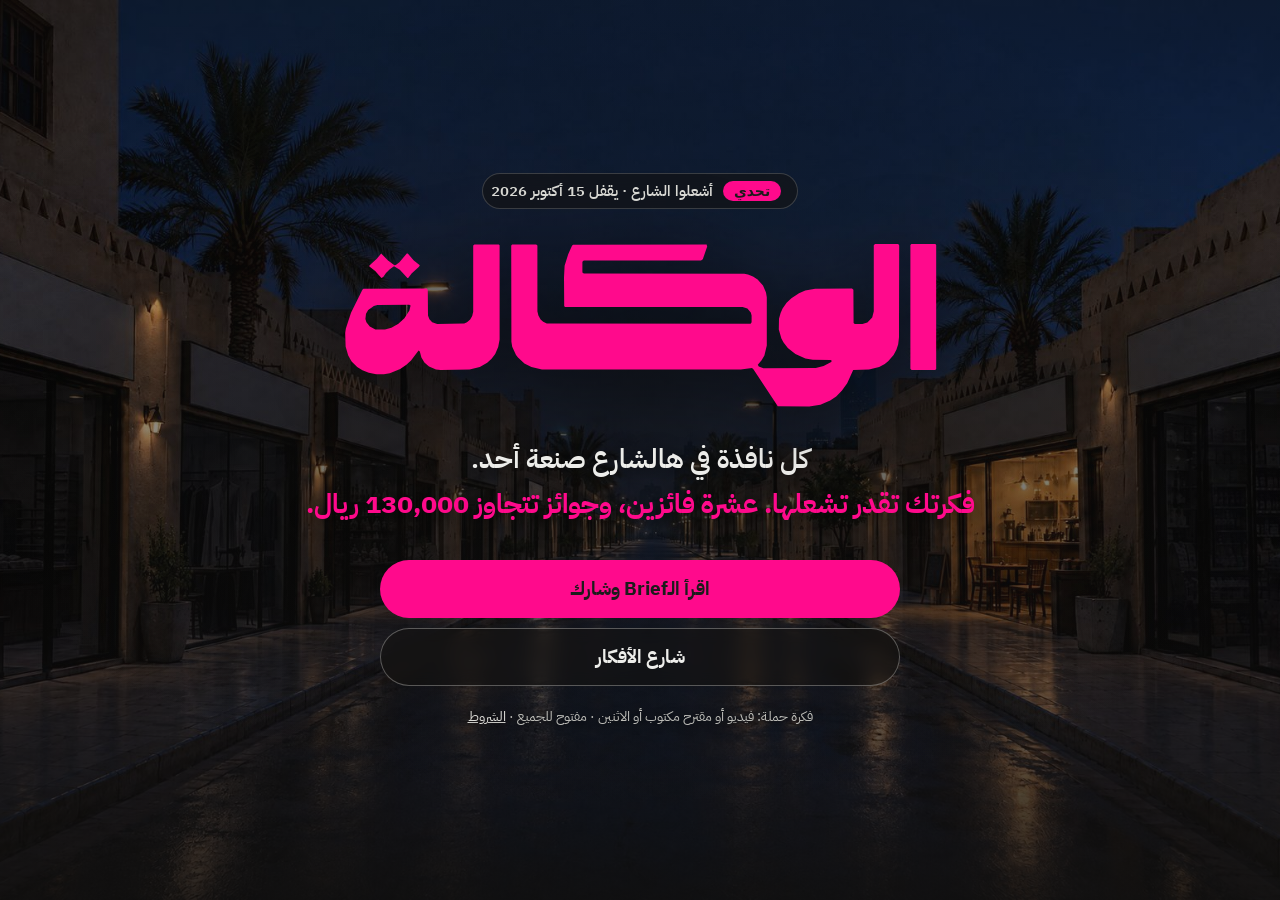
==== index.html @ e3e77b6e "v6: launch pass — ten-winner prize ladder, chapter rail, mobile scroll fixes, #الوكالة_في_جيبك, team" ====
<!doctype html>
<html lang="ar" dir="rtl">
<head>
<meta charset="utf-8">
<meta name="viewport" content="width=device-width, initial-scale=1, viewport-fit=cover">
<meta name="robots" content="index, follow">
<meta name="referrer" content="no-referrer">
<meta name="theme-color" content="#141312">
<meta name="color-scheme" content="dark">
<title>الوكالة.ai · تحدي أشعلوا الشارع</title>
<meta name="description" content="تحدي أشعلوا الشارع: فكرة حملة، فيديو أو مقترح، عشرة فائزين وجوائز تتجاوز 130,000 ريال. يقفل 15 أكتوبر 2026.">
<meta property="og:type" content="website">
<meta property="og:locale" content="ar_SA">
<meta property="og:title" content="تحدي أشعلوا الشارع · الوكالة.ai">
<meta property="og:description" content="اقرأ الـBrief، وشارك بفكرتك: فيديو أو مقترح مكتوب، قبل 15 أكتوبر. عشرة فائزين، والمركز الأول 10,000 ريال وحساب برو سنة كاملة وحملة باسمك.">
<meta property="og:url" content="https://alharethksogz.github.io/alwakala-brief/">
<meta property="og:image" content="https://alharethksogz.github.io/alwakala-brief/assets/og.jpg">
<meta property="og:image:width" content="1200">
<meta property="og:image:height" content="630">
<meta name="twitter:card" content="summary_large_image">
<link rel="icon" href="favicon.svg" type="image/svg+xml">
<link rel="preconnect" href="https://fonts.googleapis.com">
<link rel="preconnect" href="https://fonts.gstatic.com" crossorigin>
<link href="https://fonts.googleapis.com/css2?family=Archivo:wght@700;800&family=IBM+Plex+Sans+Arabic:wght@400;500;600;700&family=JetBrains+Mono:wght@700&display=swap" rel="stylesheet">
<link rel="preload" as="image" href="assets/street-dark-16x9.jpg" media="(min-aspect-ratio: 17/20)">
<link rel="preload" as="image" href="assets/street-dark-9x16.jpg" media="(max-aspect-ratio: 17/20)">

<style>
:root{
  --ink0:#141312;--ink:#1C1C1B;--paper:#EDEDEA;--card:#F7F7F5;
  --g1:#DCDCD7;--g2:#BDBDB8;--g3:#8C8C88;
  --m:#FF0A8C;--m2:#FF3AA3;--amber:#F2C46A;
  --ar:"IBM Plex Sans Arabic","Noto Sans Arabic",Tahoma,sans-serif;
  --num:"Archivo",system-ui,sans-serif;
  --mono:"JetBrains Mono",ui-monospace,Menlo,monospace;
  color-scheme:dark;
}
*,*::before,*::after{box-sizing:border-box}
html,body{margin:0}
body{min-height:100svh;background:var(--ink0);color:var(--paper);font-family:var(--ar);-webkit-font-smoothing:antialiased;overflow-x:hidden}
button,input{font:inherit;color:inherit}
p,h1,h2{margin:0}
:focus-visible{outline:3px solid var(--m);outline-offset:3px}

/* ---------- the street ---------- */
.stage{position:fixed;inset:0;overflow:hidden;background:var(--ink0)}
.stage picture,.stage img,.stage video{position:absolute;inset:0;width:100%;height:100%}
.stage img,.stage video{object-fit:cover;object-position:50% 50%}
.stage video,.stage .lit{opacity:0;transition:opacity .7s ease}
.stage video.on,.stage .lit.on{opacity:1}
.stage .push{position:absolute;inset:0;animation:push 40s ease-in-out infinite alternate}
@keyframes push{from{transform:scale(1)}to{transform:scale(1.06)}}
.veil{position:absolute;inset:0;transition:opacity 1.6s ease;background:
  radial-gradient(ellipse 72% 58% at 50% 44%,rgba(14,14,13,.62) 0%,rgba(14,14,13,.2) 62%,rgba(14,14,13,0) 80%),
  linear-gradient(to top,rgba(16,15,14,.9) 0%,rgba(16,15,14,.4) 38%,rgba(16,15,14,.18) 68%,rgba(16,15,14,.5) 100%)}
.revealing .veil{opacity:.35}

/* ---------- the gate ---------- */
.gate{position:relative;z-index:2;min-height:100svh;display:flex;align-items:center;justify-content:center;
  padding:calc(env(safe-area-inset-top,0px) + 28px) 16px calc(env(safe-area-inset-bottom,0px) + 28px)}
.panel{width:100%;max-width:680px;display:flex;flex-direction:column;align-items:center;text-align:center;transition:opacity .6s ease,transform .6s ease}
.kick{display:inline-flex;align-items:center;gap:10px;font-size:15px;font-weight:600;color:var(--g1);
  background:rgba(20,19,18,.55);border:1px solid rgba(247,247,245,.18);border-radius:999px;padding:6px 16px 6px 8px;
  backdrop-filter:blur(8px);-webkit-backdrop-filter:blur(8px)}
.kick b{background:var(--m);color:var(--ink);font-family:var(--num);font-weight:800;font-size:14px;border-radius:999px;padding:2px 11px}
.logo{margin:30px 0 0;width:min(600px,84vw)}
.logo svg{display:block;width:100%;height:auto;filter:drop-shadow(0 8px 34px rgba(0,0,0,.5))}
.line{margin:26px 0 34px;font-size:clamp(20px,2.3vw,27px);line-height:1.65;font-weight:600;text-shadow:0 2px 18px rgba(0,0,0,.65)}
.line b{display:block;color:var(--m);font-weight:700}
form{width:min(470px,100%)}
label{display:block;margin-bottom:10px;font-size:17px;font-weight:600;color:var(--g1);text-shadow:0 1px 10px rgba(0,0,0,.6)}
.field{display:flex;gap:8px;padding:6px;border-radius:999px;background:rgba(20,19,18,.66);border:1.5px solid rgba(247,247,245,.3);
  backdrop-filter:blur(12px);-webkit-backdrop-filter:blur(12px);transition:border-color .2s}
.field:focus-within{border-color:var(--m)}
.field input{flex:1;min-width:0;border:0;outline:0;background:transparent;color:var(--card);text-align:center;
  font-family:var(--mono);font-weight:700;font-size:21px;letter-spacing:.14em;text-transform:uppercase;padding:10px 8px}
.field input::placeholder{color:rgba(247,247,245,.3)}
.field button{flex:none;min-height:52px;padding:0 30px;border:0;border-radius:999px;background:var(--m);color:var(--ink);
  font-weight:800;font-size:18px;cursor:pointer;transition:background .2s}
.field button:hover{background:var(--m2)}
.field button[disabled]{cursor:progress;opacity:.8}
.cta{width:min(520px,100%);display:flex;flex-direction:column;align-items:center;gap:10px}
.go{display:block;width:100%;min-height:56px;border:0;border-radius:999px;background:var(--m);color:var(--ink);font-weight:800;font-size:19px;cursor:pointer;text-decoration:none;line-height:56px;text-align:center;font-family:inherit;transition:background .2s}
.go:hover{background:var(--m2)}
.go.ghost{background:rgba(20,19,18,.55);color:var(--paper);border:1.5px solid rgba(247,247,245,.3);backdrop-filter:blur(8px)}
.msg{min-height:1.8em;margin-top:12px;font-size:16px;font-weight:600;color:#FFB8D9;text-shadow:0 1px 10px rgba(0,0,0,.7)}
.hint{font-size:14px;color:var(--g2);text-shadow:0 1px 10px rgba(0,0,0,.7)}
.shake{animation:shake .45s}
@keyframes shake{20%{transform:translateX(-9px)}40%{transform:translateX(8px)}60%{transform:translateX(-5px)}80%{transform:translateX(3px)}}
.revealing .panel{opacity:0;transform:translateY(-14px);pointer-events:none}
.nos{position:relative;z-index:3;margin:14px auto 0;font-size:17px;text-align:center}

/* ---------- the pop-up ---------- */
.dlg{position:fixed;inset:0;z-index:10;display:grid;place-items:center;padding:16px;background:rgba(10,10,9,.3);opacity:0;transition:opacity .6s ease}
.dlg[hidden]{display:none}
.dlg.on{opacity:1}
.card{width:min(540px,100%);max-height:calc(100svh - 32px);overflow:auto;text-align:start;background:rgba(28,28,27,.95);
  border:1px solid rgba(247,247,245,.14);border-radius:28px;padding:32px 32px 26px;box-shadow:0 30px 90px rgba(0,0,0,.6);
  transform:translateY(26px) scale(.98);transition:transform .7s cubic-bezier(.2,.8,.2,1)}
.dlg.on .card{transform:none}
.hello{display:inline-block;margin-bottom:16px;padding:4px 14px;border-radius:999px;background:var(--m);color:var(--ink);font-size:15px;font-weight:700}
.card h2{margin-bottom:14px;font-size:clamp(28px,4.4vw,38px);line-height:1.35;font-weight:700;text-wrap:balance}
.card p{margin-bottom:8px;font-size:19px;line-height:1.75;color:var(--g1)}
.card p.hi{margin-top:16px;padding-inline-start:14px;border-inline-start:4px solid var(--m);color:var(--card);font-weight:700}
.card .err{min-height:0;font-size:15px;color:#FFB8D9}
.card button{width:100%;min-height:56px;margin-top:22px;border:0;border-radius:999px;background:var(--m);color:var(--ink);
  font-weight:800;font-size:19px;cursor:pointer;transition:background .2s}
.card button:hover{background:var(--m2)}
.fade{position:fixed;inset:0;z-index:20;background:var(--ink0);opacity:0;pointer-events:none;transition:opacity .45s ease}
.fade.on{opacity:1}

/* ---------- returning in the same session ---------- */
.bootmark{display:none;position:fixed;inset:0;z-index:30;place-items:center;background:var(--ink0)}
.bootmark svg{width:min(260px,56vw);animation:breathe 1.6s ease-in-out infinite}
@keyframes breathe{50%{opacity:.45}}
.boot .bootmark{display:grid}

bdi{unicode-bidi:isolate}
.sr{position:absolute;width:1px;height:1px;overflow:hidden;clip:rect(0 0 0 0);white-space:nowrap}
@media (max-width:520px){
  .kick{font-size:13px}.kick b{font-size:12px}
  .logo{margin-top:24px}
  .line{margin:20px 0 28px}
  .field input{font-size:18px;letter-spacing:.1em}
  .field button{padding:0 20px;font-size:17px;min-height:48px}
  .card{padding:26px 22px 20px;border-radius:24px}
  .card p{font-size:18px}
}
@media (max-height:560px){.logo{width:min(420px,60vw);margin-top:16px}.line{margin:14px 0 18px}}
@media (prefers-reduced-motion:reduce){*{animation:none!important;transition:none!important}}
</style>
</head>
<body>
<svg width="0" height="0" style="position:absolute" aria-hidden="true"><symbol id="wm" viewBox="0 0 500 144"><path fill="#FF0A8C" fill-rule="evenodd" d="M24.50 22.83L29.33 26.67L34.50 32.50L36.00 31.67L38.33 28.33L41.50 25.17L45.00 22.67L49.83 25.67L56.17 32.50L56.83 32.50L59.67 28.67L65.83 23.17L66.50 21.83L61.50 17.83L56.50 12.17L55.67 12.17L49.50 19.33L46.50 21.67L45.33 21.83L40.00 18.00L34.33 12.00L30.67 16.50L24.50 22.00ZM133.00 5.17L132.33 4.67L112.00 4.67L111.00 5.50L111.00 60.67L110.17 64.17L108.50 67.00L105.83 69.33L103.50 70.50L81.00 70.83L76.83 69.33L74.50 66.83L73.33 63.83L73.17 42.50L72.33 41.33L19.50 41.50L18.67 42.33L9.17 61.50L4.83 74.83L4.33 78.33L4.67 89.67L6.83 97.17L9.67 102.00L14.33 106.67L18.67 109.33L24.00 111.50L30.17 112.67L36.50 112.67L41.50 111.83L50.17 108.33L55.33 104.83L59.17 101.33L65.50 93.00L66.50 93.83L67.83 98.83L70.33 103.00L74.17 106.33L80.00 108.67L83.83 109.17L108.00 108.83L116.50 106.67L122.67 103.17L126.33 99.83L129.33 95.83L131.83 90.00L133.00 83.83ZM58.83 55.50L57.83 59.50L53.67 66.00L48.67 70.67L42.83 74.00L37.50 75.50L29.50 75.33L24.83 73.00L22.00 69.33L21.17 66.67L21.67 62.33L23.50 59.17L28.17 55.83L31.17 55.00L57.67 54.83ZM476.17 4.17L475.33 5.00L475.33 108.17L476.33 109.17L496.00 109.17L496.83 108.33L496.83 5.00L496.17 4.17ZM466.00 5.50L465.67 4.67L464.67 4.17L445.83 4.17L444.83 5.17L444.83 60.17L443.50 65.50L439.50 69.50L435.33 70.83L429.00 70.83L428.00 70.00L427.83 42.33L426.67 41.33L396.00 41.50L387.67 43.00L382.50 45.17L376.17 49.33L372.17 53.17L368.83 58.00L367.17 61.67L365.83 66.50L365.67 75.50L367.83 82.83L369.50 86.00L373.17 90.83L379.50 95.83L387.83 99.50L394.00 100.67L408.83 100.83L409.83 101.50L409.33 102.50L403.00 105.83L396.50 107.50L352.83 107.67L349.00 106.33L348.17 104.83L351.33 101.00L353.67 97.00L355.67 88.83L355.67 48.50L355.00 44.67L352.50 38.83L348.00 33.67L344.17 31.17L340.00 29.50L336.83 29.00L203.17 28.83L202.00 27.83L202.00 19.00L203.17 18.00L300.83 18.00L302.33 16.83L306.00 6.17L305.50 4.67L194.17 4.83L193.33 5.67L190.17 12.67L187.17 22.33L186.67 32.17L186.83 56.00L187.67 56.67L335.50 56.67L339.50 57.83L342.33 61.33L343.00 63.83L343.00 69.33L342.17 70.67L172.33 70.50L169.33 69.00L167.17 67.00L165.33 63.83L164.50 60.17L164.50 5.50L163.50 4.67L143.50 4.67L142.67 5.33L142.83 85.67L143.50 89.83L146.67 96.67L148.33 98.83L153.67 103.67L159.50 106.67L168.33 108.67L334.00 108.83L343.33 107.50L344.50 108.50L364.83 139.33L391.00 139.67L400.33 138.17L408.50 134.67L413.50 131.17L418.33 126.33L422.67 120.17L427.67 109.17L440.83 108.67L449.33 106.67L454.00 104.17L457.00 101.67L461.33 96.67L463.67 92.33L465.17 87.67L465.83 82.17Z"/></symbol></svg>

<div class="stage" aria-hidden="true">
  <div class="push">
    <picture><source media="(max-aspect-ratio: 17/20)" srcset="assets/street-dark-9x16.jpg"><img id="still" src="assets/street-dark-16x9.jpg" alt="" fetchpriority="high"></picture>
    <video id="idle" muted loop playsinline preload="none" disablepictureinpicture disableremoteplayback></video>
    <picture><source media="(max-aspect-ratio: 17/20)" srcset="assets/street-lit-9x16.jpg"><img class="lit" id="lit" src="assets/street-lit-16x9.jpg" alt="" fetchpriority="low"></picture>
    <video id="on" muted playsinline preload="none" disablepictureinpicture disableremoteplayback></video>
  </div>
  <div class="veil"></div>
</div>

<main class="gate">
  <div class="panel" id="panel">
    <p class="kick"><b>تحدي</b><span>أشعلوا الشارع · يقفل 15 أكتوبر 2026</span></p>
    <h1 class="logo"><svg viewBox="0 0 500 144" role="img" aria-label="الوكالة"><use href="#wm"/></svg><span class="sr">الوكالة.ai</span></h1>
    <p class="line">كل نافذة في هالشارع صنعة أحد.<b>فكرتك تقدر تشعلها. عشرة فائزين، وجوائز تتجاوز 130,000 ريال.</b></p>
    <div class="cta">
      <button type="button" class="go" id="go">اقرأ الـBrief وشارك</button>
      <a class="go ghost" href="gallery.html">شارع الأفكار</a>
      <p class="hint" id="cnt">&nbsp;</p>
      <p class="hint">فكرة حملة: فيديو أو مقترح مكتوب أو الاثنين · مفتوح للجميع · <a href="terms.html" style="color:var(--g1)">الشروط</a></p>
    </div>
  </div>
  <noscript><p class="nos">هذي الصفحة تحتاج JavaScript. <a href="brief.html" style="color:var(--m)">افتح الـBrief مباشرة</a>.</p></noscript>
</main>

<div class="dlg" id="dlg" role="dialog" aria-modal="true" aria-labelledby="dt" aria-describedby="dd" hidden>
  <div class="card">
    <p class="hello" id="hello">قبل ما تبدأ</p>
    <h2 id="dt">هذا تحدي، وأفضل فكرة تفوز.</h2>
    <div id="dd">
      <p>عشرة فائزين: 10,000 ريال نقداً، وحسابات برو وستارتر ولايت لسنة كاملة، والفكرة الأولى تصير حملة الإطلاق الحقيقية باسم صاحبها. وتذكّر: الموضوع مو بس فلوس.</p>
      <p>ورا كل نافذة شفتها تنوّر، أسرة تعيش منها.</p>
      <p class="hi">أنت فعلاً تساعد المحلات الصغيرة والمشاريع العائلية إنها تبقى، وتكبر.</p>
    </div>
    
    <button type="button" id="enter">يلا، افتح الـBrief</button>
  </div>
</div>

<div class="fade" id="fade"></div>
<div class="bootmark" aria-hidden="true"><svg viewBox="0 0 500 144"><use href="#wm"/></svg></div>

<script>
(function(){
'use strict';
var A='assets/';var $=function(s){return document.getElementById(s)};var doc=document.documentElement;
var RM=!!(window.matchMedia&&matchMedia('(prefers-reduced-motion: reduce)').matches);
var O=(window.matchMedia&&matchMedia('(max-aspect-ratio: 17/20)').matches)?'9x16':'16x9';
var idle=$('idle'),on=$('on'),lit=$('lit'),panel=$('panel'),dlg=$('dlg'),enter=$('enter'),fade=$('fade');
var revealing=false;
function showDialog(){if(!dlg.hidden)return;dlg.hidden=false;panel.setAttribute('inert','');
  if(on.classList.contains('on')&&on.paused&&!on.ended){on.classList.remove('on');lit.classList.add('on')}
  void dlg.offsetWidth;dlg.classList.add('on');enter.focus({preventScroll:true})}
function reveal(){revealing=true;doc.classList.add('revealing');var done=false;
  function still(){if(done)return;done=true;lit.classList.add('on');setTimeout(showDialog,RM?0:1500)}
  if(RM||!on.src){still();return}
  try{on.currentTime=0}catch(e){}var p=on.play();
  var started=function(){if(done)return;done=true;on.classList.add('on');setTimeout(function(){idle.pause()},900);
    var d=(isFinite(on.duration)&&on.duration>0)?on.duration:6;setTimeout(showDialog,Math.max(2000,(d-1.4)*1000));on.addEventListener('ended',showDialog,{once:true});
    setTimeout(function(){if((on.paused&&!on.ended)||on.currentTime<0.5){on.classList.remove('on');lit.classList.add('on')}},1600)};
  if(p&&p.then)p.then(started).catch(still);else started();setTimeout(function(){if(!done)still()},2500)}
function go(){fade.classList.add('on');setTimeout(function(){location.href='brief.html'},RM?0:420)}
$('go').addEventListener('click',function(){if(revealing)return;reveal()});
enter.addEventListener('click',go);
document.addEventListener('keydown',function(e){if(e.key==='Escape'&&!dlg.hidden)go()});
document.addEventListener('visibilitychange',function(){if(document.hidden)return;var v=revealing?(on.classList.contains('on')&&!on.ended?on:null):(idle.src?idle:null);if(v&&v.paused){var p=v.play();if(p&&p.catch)p.catch(function(){})}});
if(!RM){idle.src=A+'street-idle-'+O+'.mp4';idle.addEventListener('playing',function(){idle.classList.add('on')},{once:true});var p=idle.play();if(p&&p.catch)p.catch(function(){});
  setTimeout(function(){on.src=A+'street-on-'+O+'.mp4';on.preload='auto';on.load()},1200)}
/* live counter */
fetch('https://xpjxnksnqmynqueddinf.supabase.co/rest/v1/rpc/chal_stats',{method:'POST',headers:{apikey:'sb_publishable_5e-Vx3e9vlEdi3ydhh-0pw_7W8M6sOo',Authorization:'Bearer sb_publishable_5e-Vx3e9vlEdi3ydhh-0pw_7W8M6sOo','Content-Type':'application/json'},body:'{}'})
  .then(function(r){return r.json()}).then(function(s){var n=+s.registered||0,m=+s.approved||0;var d=Math.max(0,Math.ceil((new Date(s.deadline)-Date.now())/864e5));
    $('cnt').innerHTML=(n?'<b>'+n.toLocaleString('en-US')+'</b> مشارك سجّل':'كن أول من يسجّل')+(m?' · <b>'+m+'</b> فكرة في الشارع':'')+' · باقي <b>'+d+'</b> يوم'}).catch(function(){$('cnt').textContent=''});
doc.classList.remove('boot');
})();
</script>
</body>
</html>
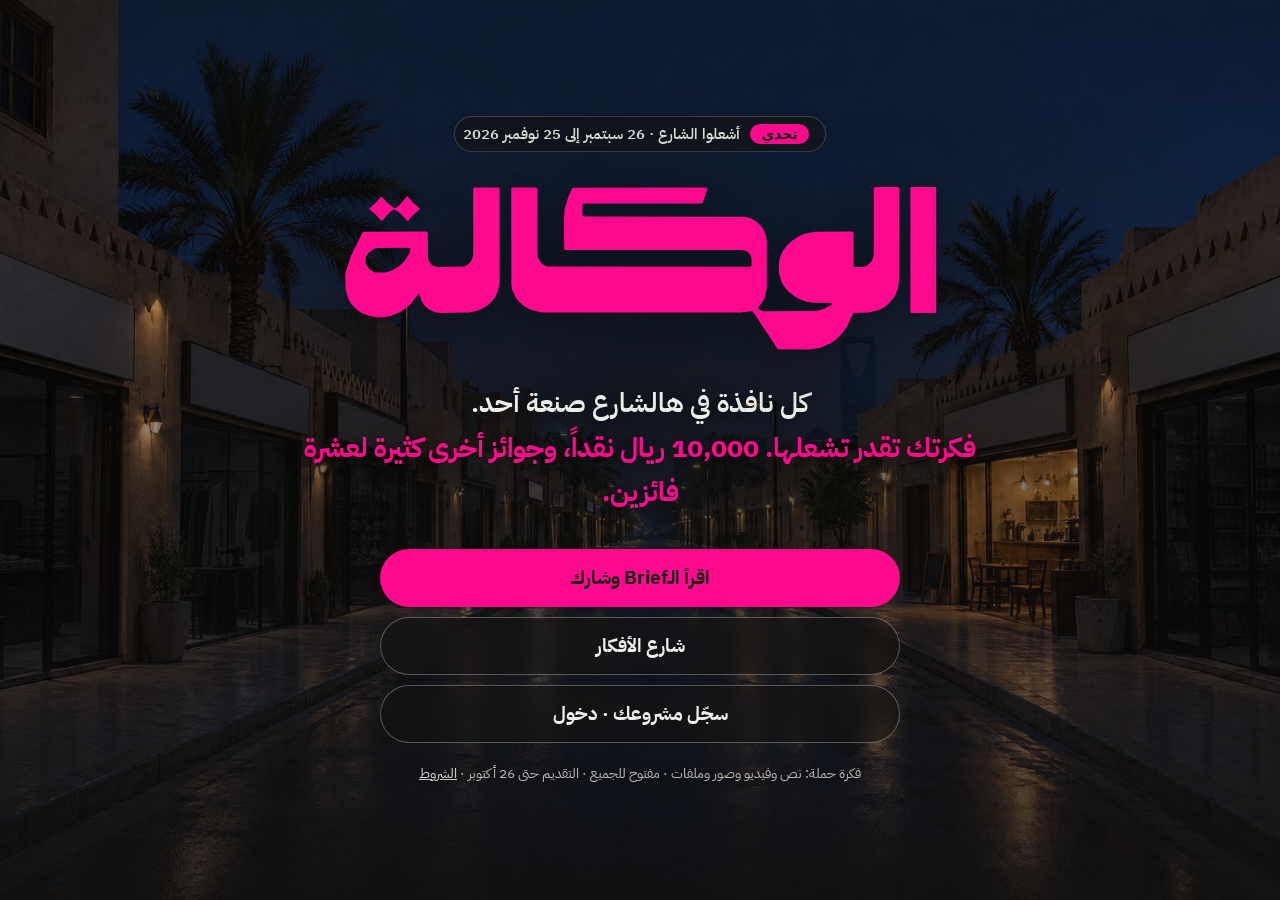
==== commit ed37ce7c: "v7: projects flow (join/submit/project pages, PIN sign-in), analytics console, 60-day timeline, cash" ====
--- a/index.html
+++ b/index.html
@@ -8,11 +8,11 @@
 <meta name="theme-color" content="#141312">
 <meta name="color-scheme" content="dark">
 <title>الوكالة.ai · تحدي أشعلوا الشارع</title>
-<meta name="description" content="تحدي أشعلوا الشارع: فكرة حملة، فيديو أو مقترح، عشرة فائزين وجوائز تتجاوز 130,000 ريال. يقفل 15 أكتوبر 2026.">
+<meta name="description" content="تحدي أشعلوا الشارع: فكرة حملة إطلاق الوكالة.ai، 10,000 ريال نقداً وجوائز أخرى كثيرة لعشرة فائزين. التقديم حتى 26 أكتوبر 2026.">
 <meta property="og:type" content="website">
 <meta property="og:locale" content="ar_SA">
 <meta property="og:title" content="تحدي أشعلوا الشارع · الوكالة.ai">
-<meta property="og:description" content="اقرأ الـBrief، وشارك بفكرتك: فيديو أو مقترح مكتوب، قبل 15 أكتوبر. عشرة فائزين، والمركز الأول 10,000 ريال وحساب برو سنة كاملة وحملة باسمك.">
+<meta property="og:description" content="اقرأ الـBrief، وقدّم مشروعك قبل 26 أكتوبر. 10,000 ريال نقداً وجوائز أخرى كثيرة لعشرة فائزين، والفكرة الأولى تصير حملة الإطلاق باسم صاحبها.">
 <meta property="og:url" content="https://alharethksogz.github.io/alwakala-brief/">
 <meta property="og:image" content="https://alharethksogz.github.io/alwakala-brief/assets/og.jpg">
 <meta property="og:image:width" content="1200">
@@ -145,14 +145,15 @@
 
 <main class="gate">
   <div class="panel" id="panel">
-    <p class="kick"><b>تحدي</b><span>أشعلوا الشارع · يقفل 15 أكتوبر 2026</span></p>
+    <p class="kick"><b>تحدي</b><span>أشعلوا الشارع · 26 سبتمبر إلى 25 نوفمبر 2026</span></p>
     <h1 class="logo"><svg viewBox="0 0 500 144" role="img" aria-label="الوكالة"><use href="#wm"/></svg><span class="sr">الوكالة.ai</span></h1>
-    <p class="line">كل نافذة في هالشارع صنعة أحد.<b>فكرتك تقدر تشعلها. عشرة فائزين، وجوائز تتجاوز 130,000 ريال.</b></p>
+    <p class="line">كل نافذة في هالشارع صنعة أحد.<b>فكرتك تقدر تشعلها. 10,000 ريال نقداً، وجوائز أخرى كثيرة لعشرة فائزين.</b></p>
     <div class="cta">
       <button type="button" class="go" id="go">اقرأ الـBrief وشارك</button>
       <a class="go ghost" href="gallery.html">شارع الأفكار</a>
+      <a class="go ghost" href="join.html" id="joinlink">سجّل مشروعك · دخول</a>
       <p class="hint" id="cnt">&nbsp;</p>
-      <p class="hint">فكرة حملة: فيديو أو مقترح مكتوب أو الاثنين · مفتوح للجميع · <a href="terms.html" style="color:var(--g1)">الشروط</a></p>
+      <p class="hint">فكرة حملة: نص وفيديو وصور وملفات · مفتوح للجميع · التقديم حتى 26 أكتوبر · <a href="terms.html" style="color:var(--g1)">الشروط</a></p>
     </div>
   </div>
   <noscript><p class="nos">هذي الصفحة تحتاج JavaScript. <a href="brief.html" style="color:var(--m)">افتح الـBrief مباشرة</a>.</p></noscript>
@@ -163,7 +164,7 @@
     <p class="hello" id="hello">قبل ما تبدأ</p>
     <h2 id="dt">هذا تحدي، وأفضل فكرة تفوز.</h2>
     <div id="dd">
-      <p>عشرة فائزين: 10,000 ريال نقداً، وحسابات برو وستارتر ولايت لسنة كاملة، والفكرة الأولى تصير حملة الإطلاق الحقيقية باسم صاحبها. وتذكّر: الموضوع مو بس فلوس.</p>
+      <p>10,000 ريال نقداً وجوائز أخرى كثيرة لعشرة فائزين، والفكرة الأولى تصير حملة الإطلاق الحقيقية باسم صاحبها. وتذكّر: الموضوع مو بس فلوس.</p>
       <p>ورا كل نافذة شفتها تنوّر، أسرة تعيش منها.</p>
       <p class="hi">أنت فعلاً تساعد المحلات الصغيرة والمشاريع العائلية إنها تبقى، وتكبر.</p>
     </div>
@@ -175,9 +176,11 @@
 <div class="fade" id="fade"></div>
 <div class="bootmark" aria-hidden="true"><svg viewBox="0 0 500 144"><use href="#wm"/></svg></div>
 
+<script src="assets/chal.js"></script>
 <script>
 (function(){
 'use strict';
+if(window.CH){CH.track();var _m=CH.me();if(_m){var jl=document.getElementById('joinlink');if(jl){jl.textContent='مشروعي · '+(_m.name||'').split(' ')[0];jl.href='submit.html'}}}
 var A='assets/';var $=function(s){return document.getElementById(s)};var doc=document.documentElement;
 var RM=!!(window.matchMedia&&matchMedia('(prefers-reduced-motion: reduce)').matches);
 var O=(window.matchMedia&&matchMedia('(max-aspect-ratio: 17/20)').matches)?'9x16':'16x9';
@@ -195,7 +198,7 @@
     setTimeout(function(){if((on.paused&&!on.ended)||on.currentTime<0.5){on.classList.remove('on');lit.classList.add('on')}},1600)};
   if(p&&p.then)p.then(started).catch(still);else started();setTimeout(function(){if(!done)still()},2500)}
 function go(){fade.classList.add('on');setTimeout(function(){location.href='brief.html'},RM?0:420)}
-$('go').addEventListener('click',function(){if(revealing)return;reveal()});
+$('go').addEventListener('click',function(){if(revealing)return;if(window.CH)CH.event('landing_go');reveal()});
 enter.addEventListener('click',go);
 document.addEventListener('keydown',function(e){if(e.key==='Escape'&&!dlg.hidden)go()});
 document.addEventListener('visibilitychange',function(){if(document.hidden)return;var v=revealing?(on.classList.contains('on')&&!on.ended?on:null):(idle.src?idle:null);if(v&&v.paused){var p=v.play();if(p&&p.catch)p.catch(function(){})}});
@@ -204,7 +207,7 @@
 /* live counter */
 fetch('https://xpjxnksnqmynqueddinf.supabase.co/rest/v1/rpc/chal_stats',{method:'POST',headers:{apikey:'sb_publishable_5e-Vx3e9vlEdi3ydhh-0pw_7W8M6sOo',Authorization:'Bearer sb_publishable_5e-Vx3e9vlEdi3ydhh-0pw_7W8M6sOo','Content-Type':'application/json'},body:'{}'})
   .then(function(r){return r.json()}).then(function(s){var n=+s.registered||0,m=+s.approved||0;var d=Math.max(0,Math.ceil((new Date(s.deadline)-Date.now())/864e5));
-    $('cnt').innerHTML=(n?'<b>'+n.toLocaleString('en-US')+'</b> مشارك سجّل':'كن أول من يسجّل')+(m?' · <b>'+m+'</b> فكرة في الشارع':'')+' · باقي <b>'+d+'</b> يوم'}).catch(function(){$('cnt').textContent=''});
+    $('cnt').innerHTML=(n?'<b>'+n.toLocaleString('en-US')+'</b> مشارك سجّل':'كن أول من يسجّل')+(m?' · <b>'+m+'</b> مشروع في الشارع':'')+' · باقي <b>'+d+'</b> يوم للتقديم'}).catch(function(){$('cnt').textContent=''});
 doc.classList.remove('boot');
 })();
 </script>
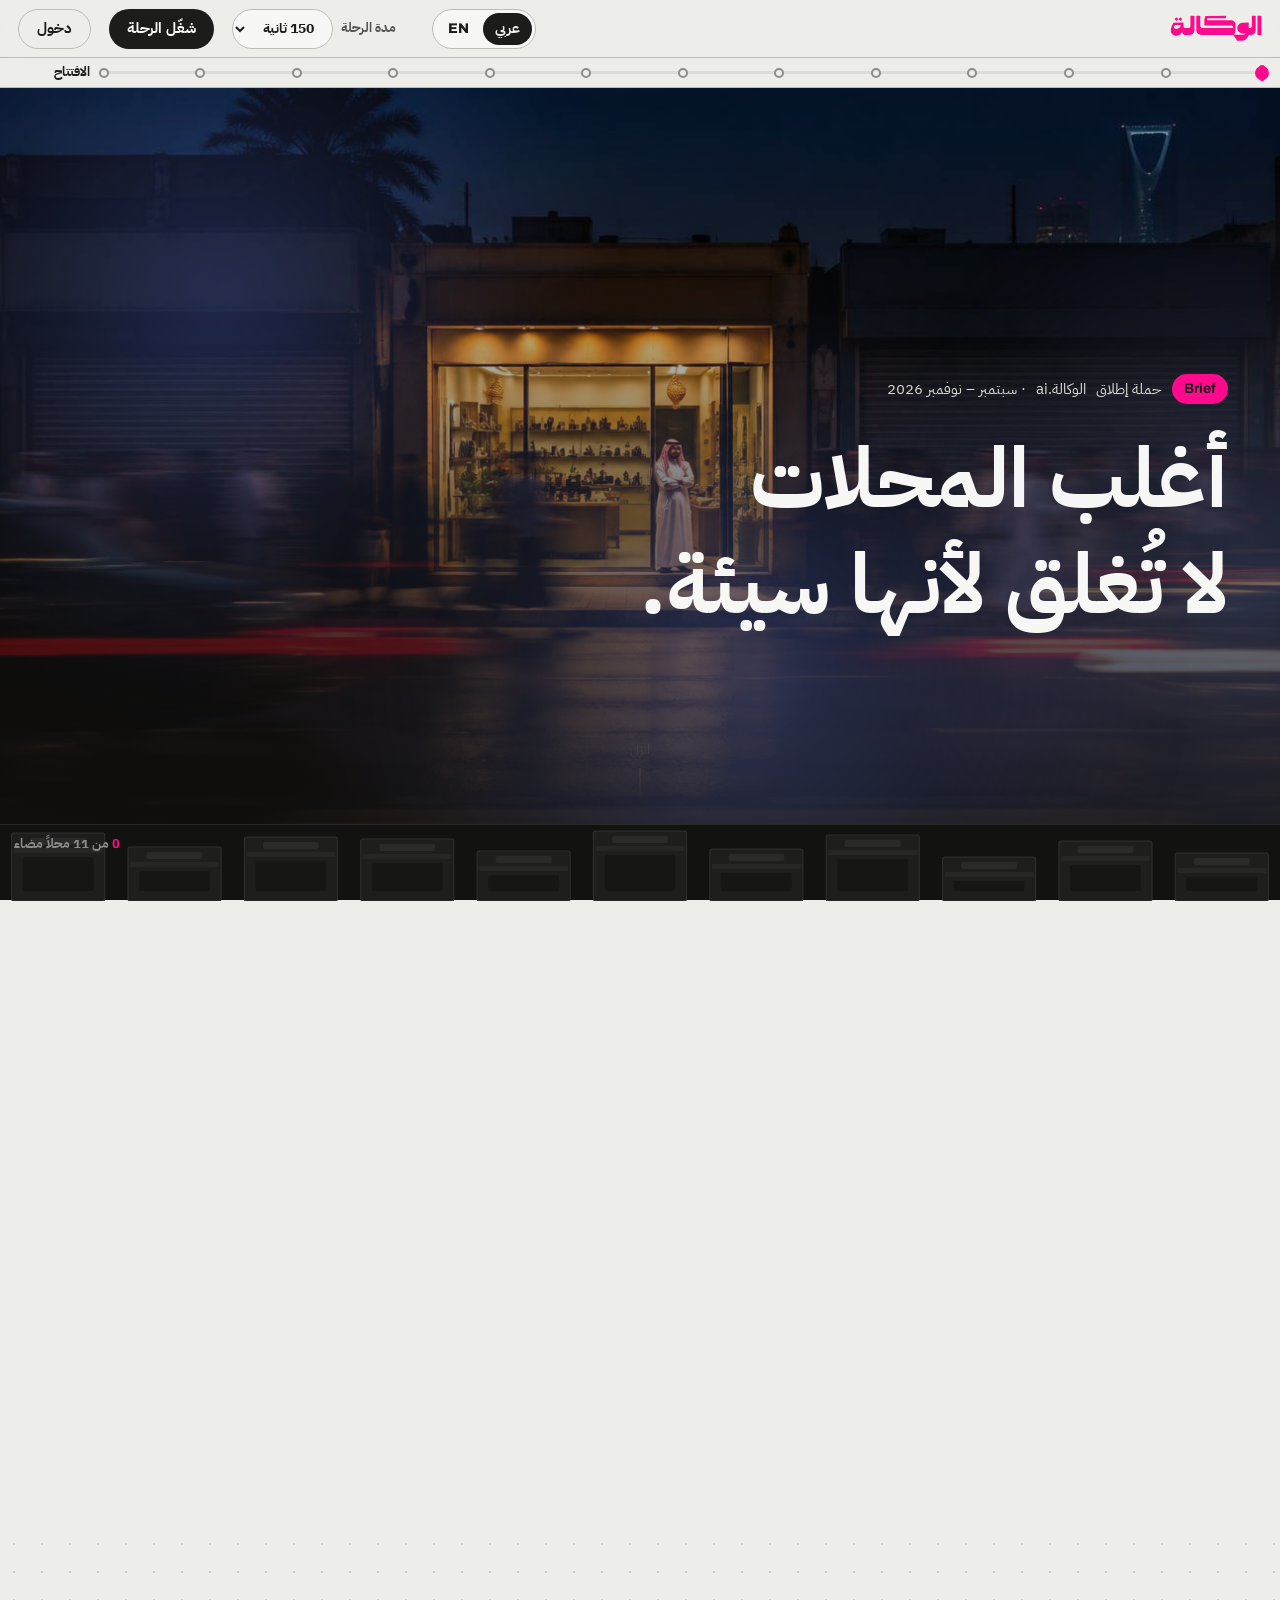
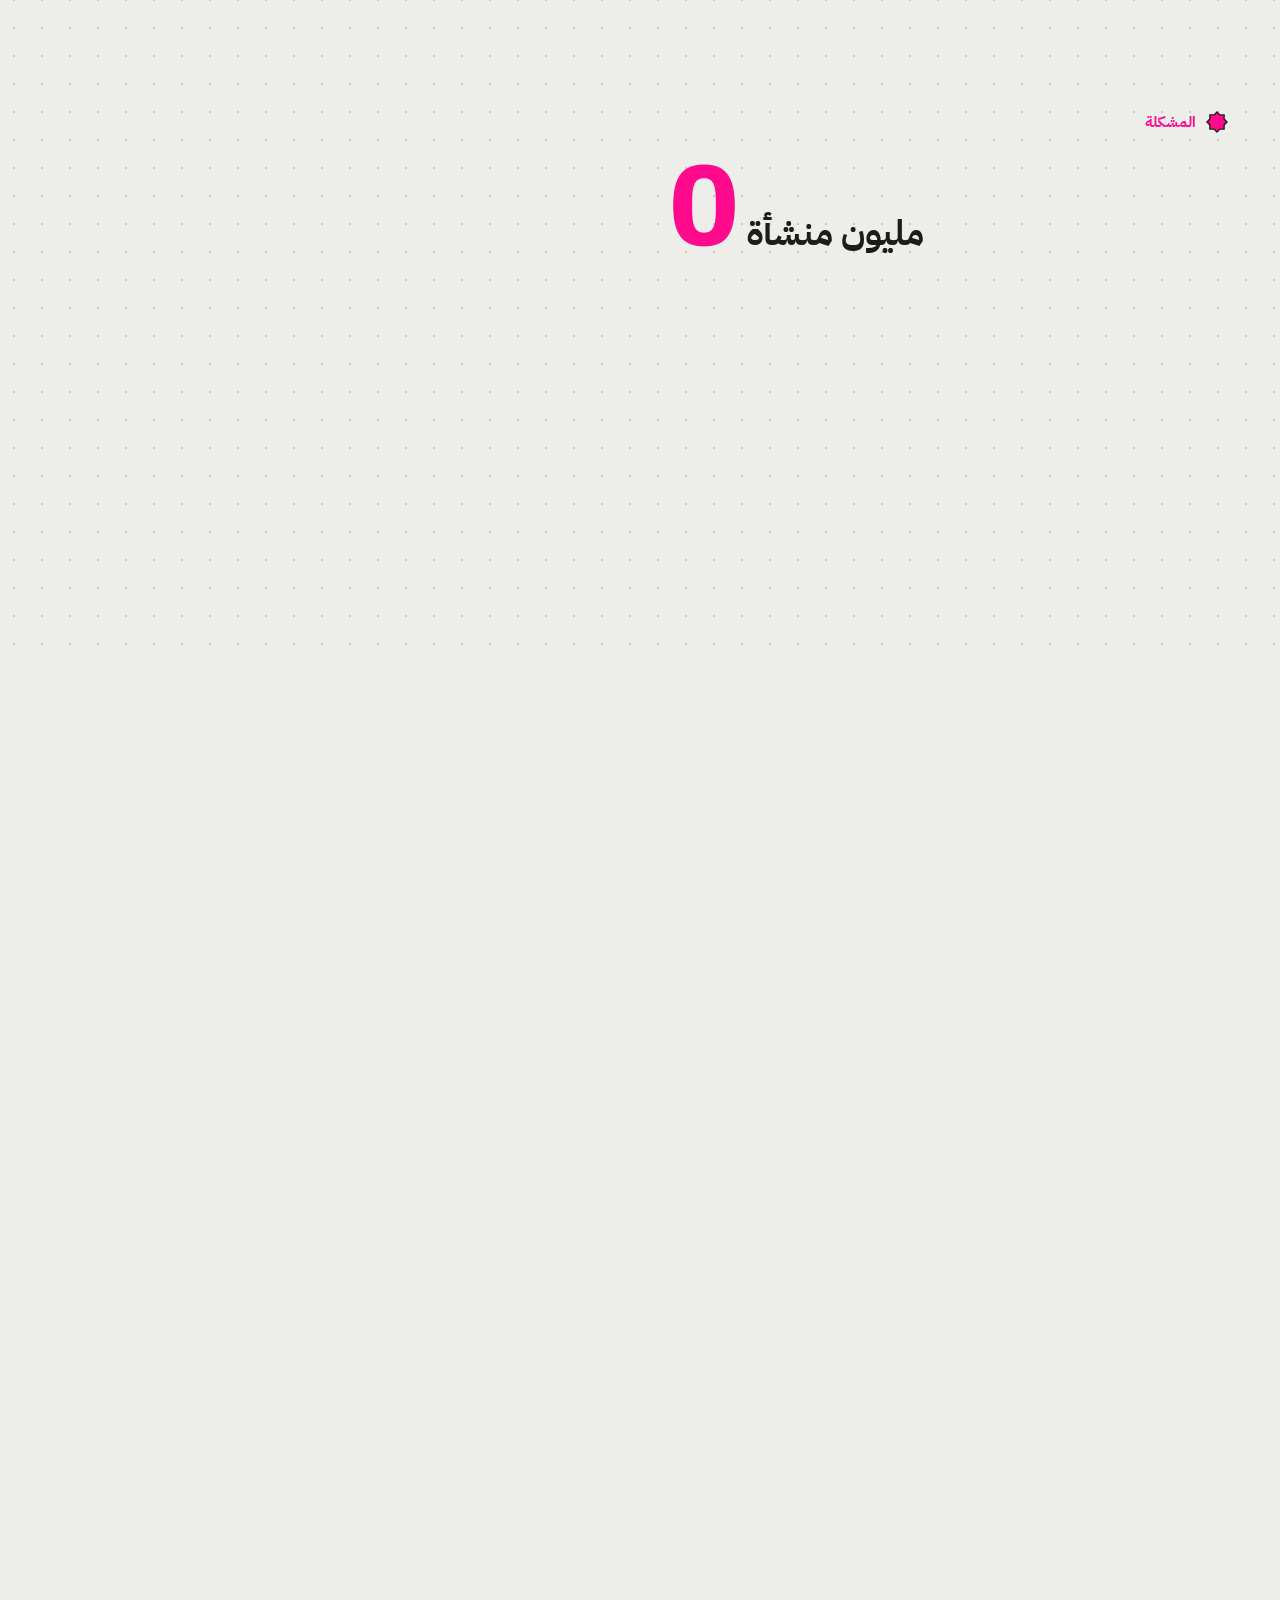
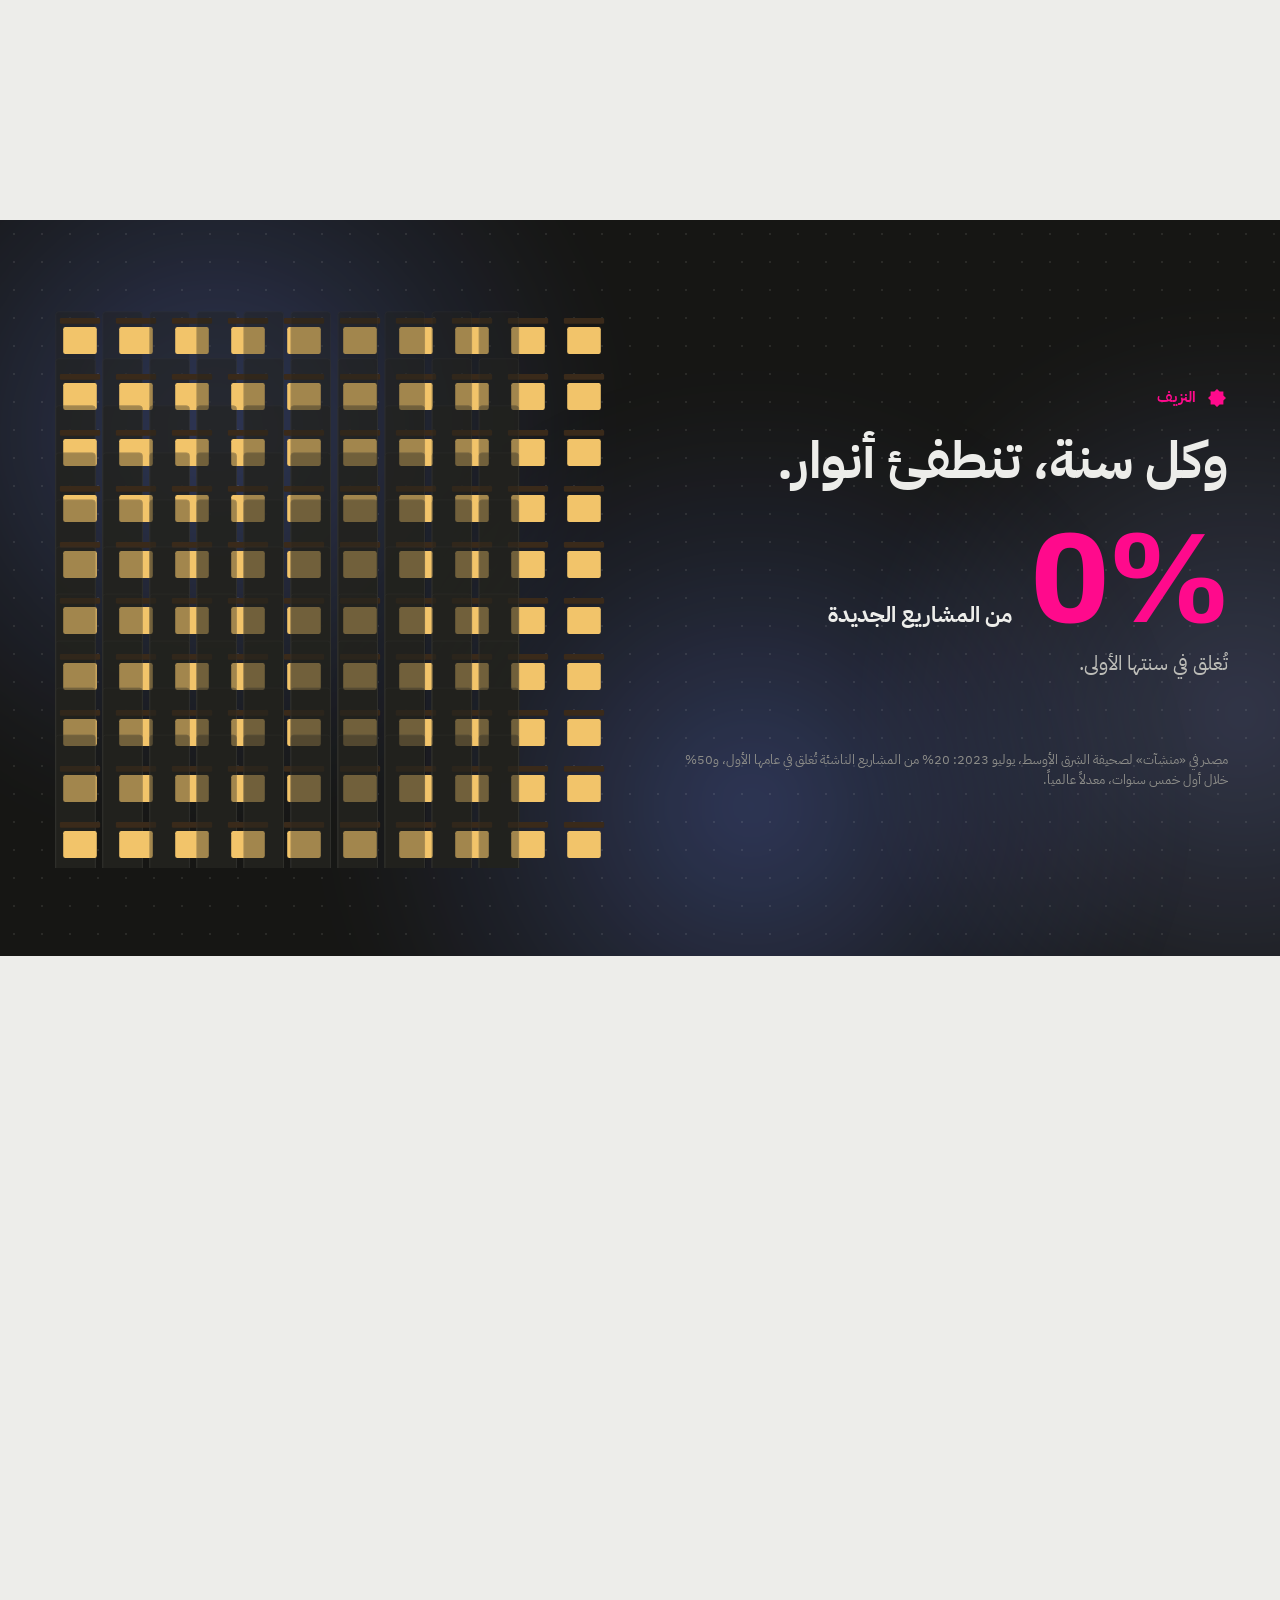
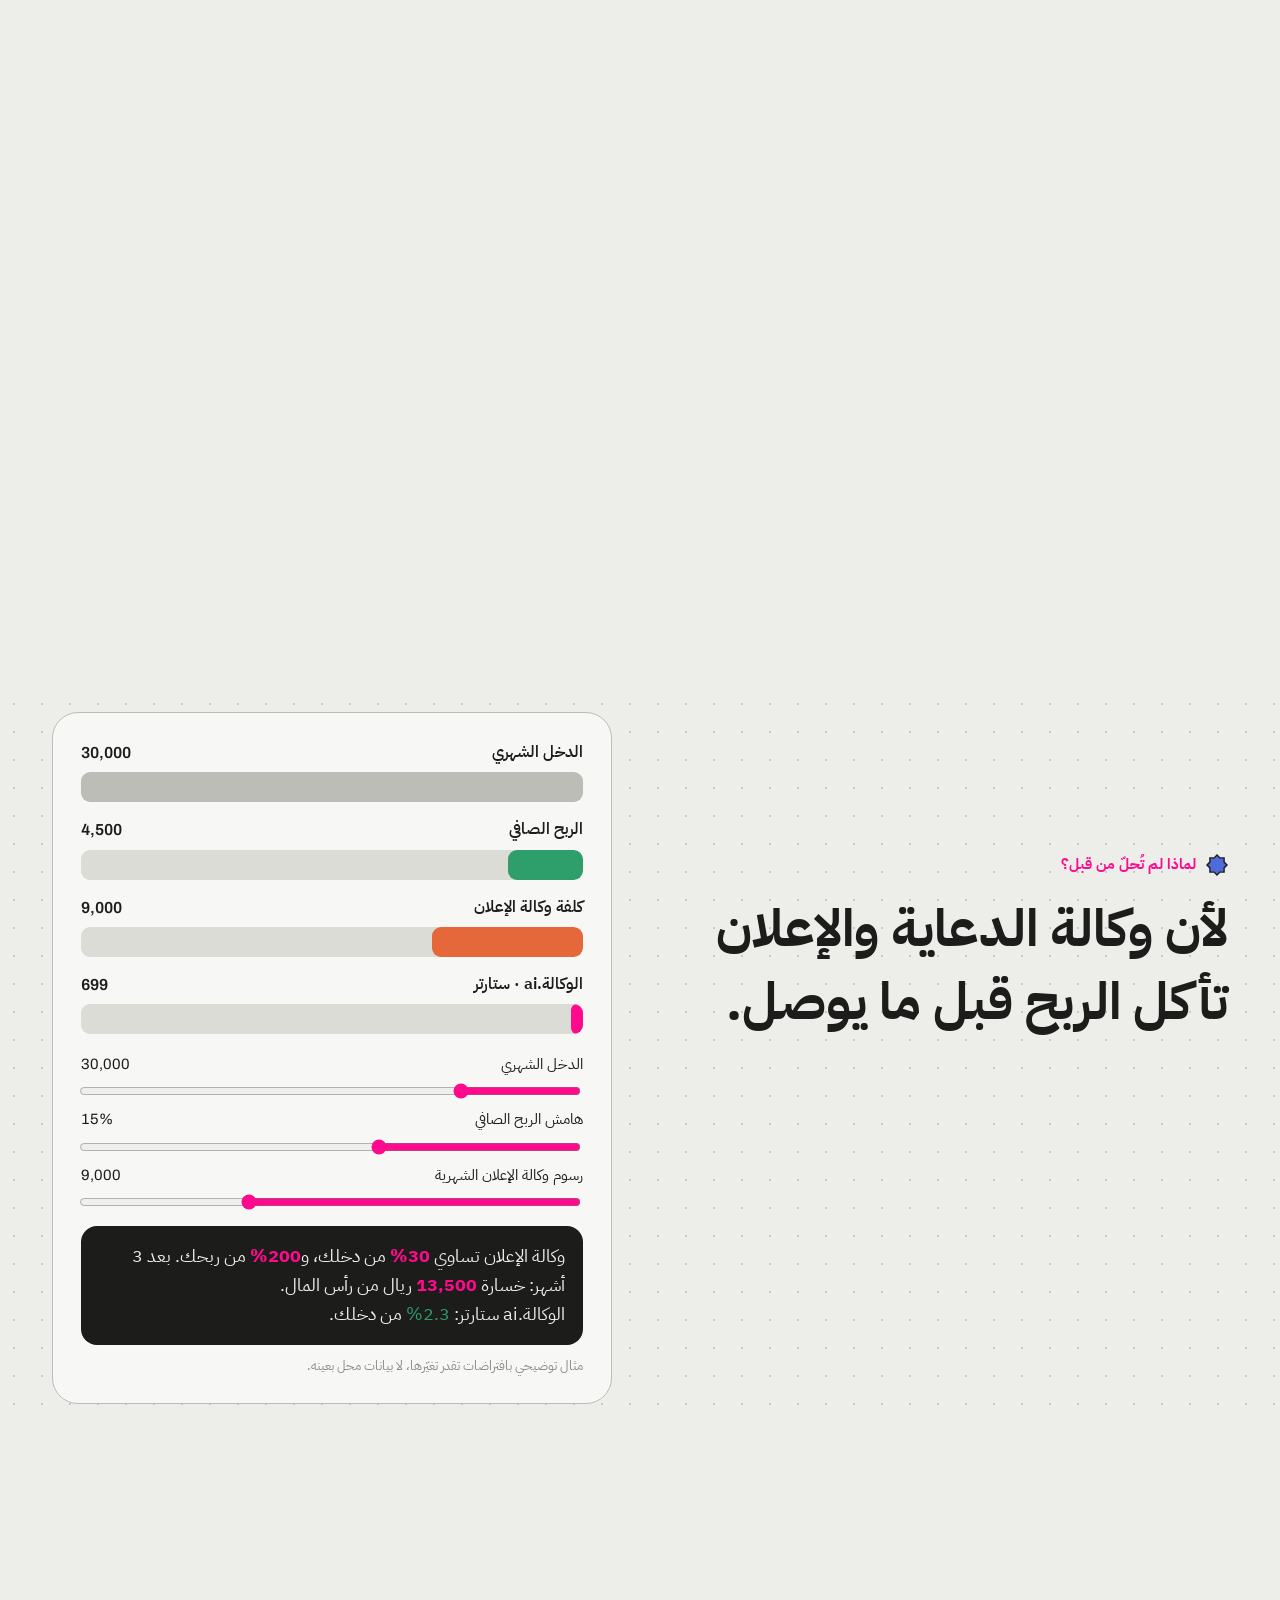
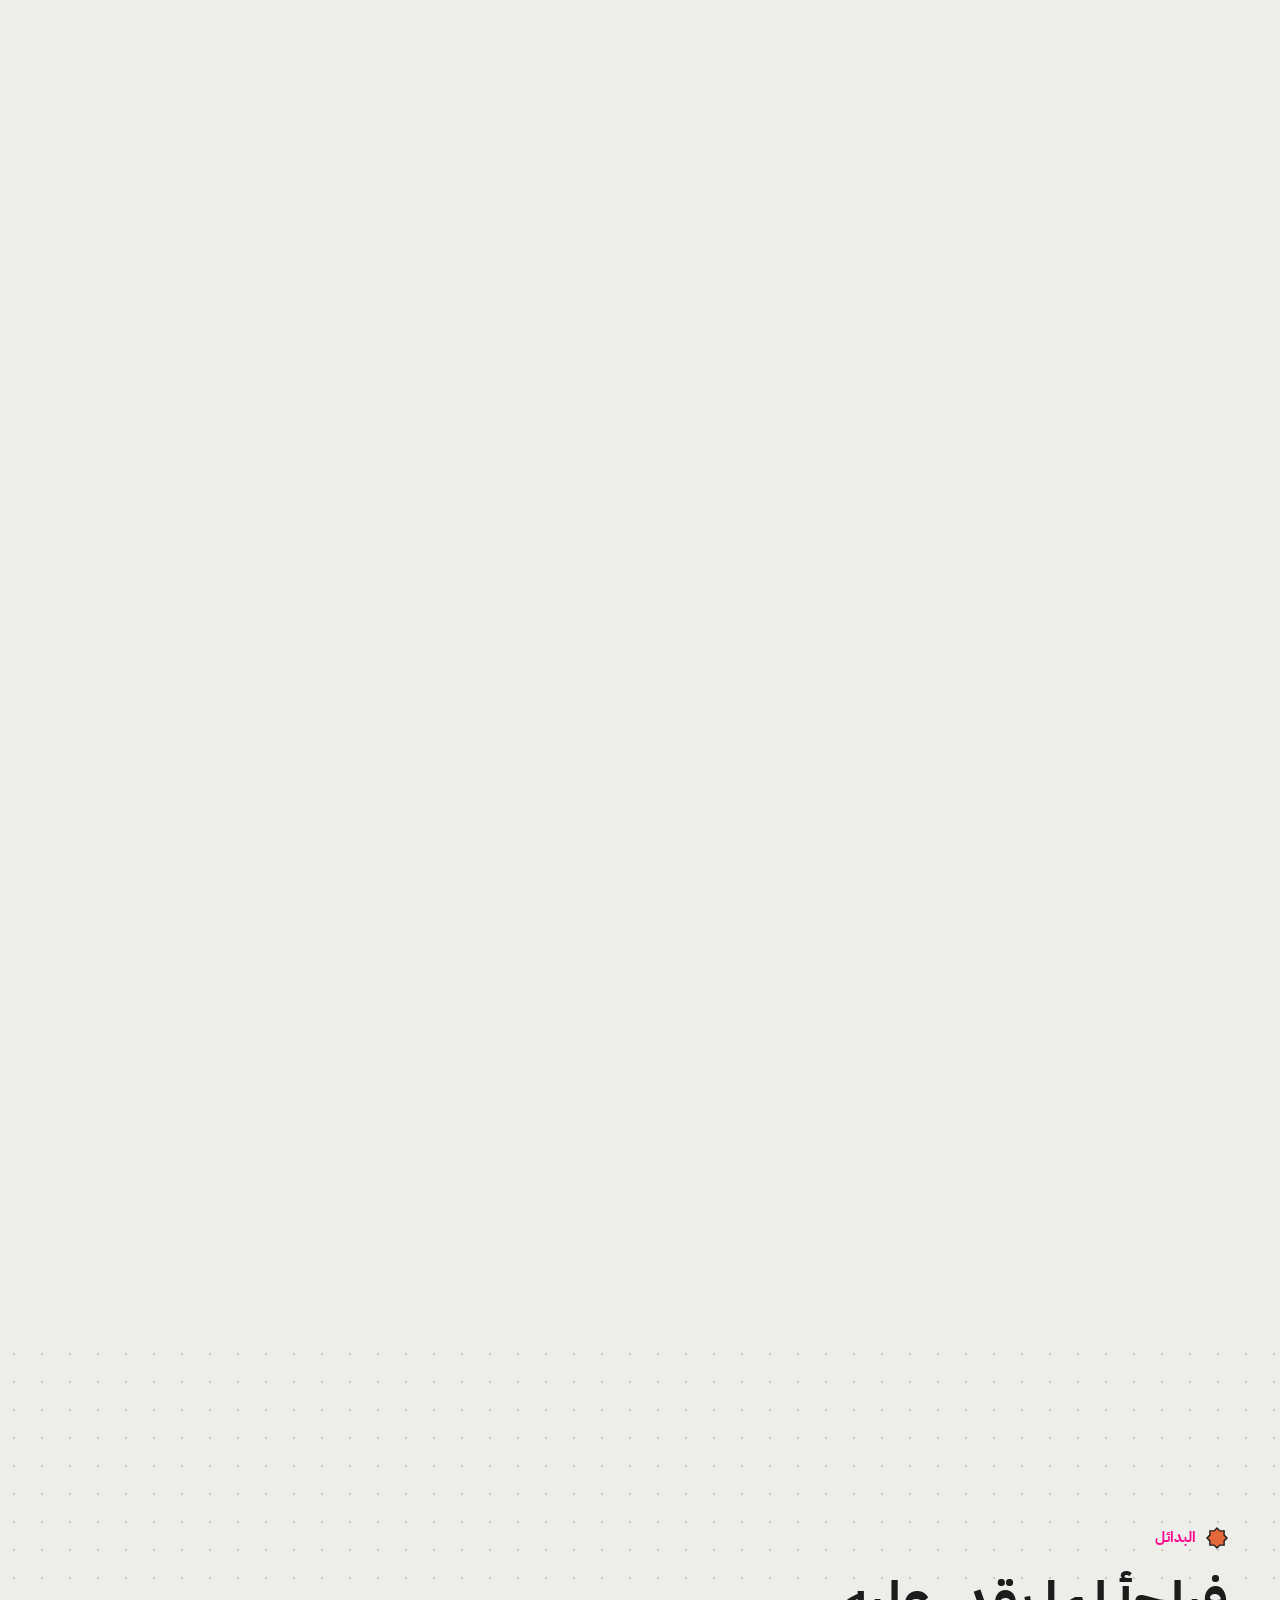
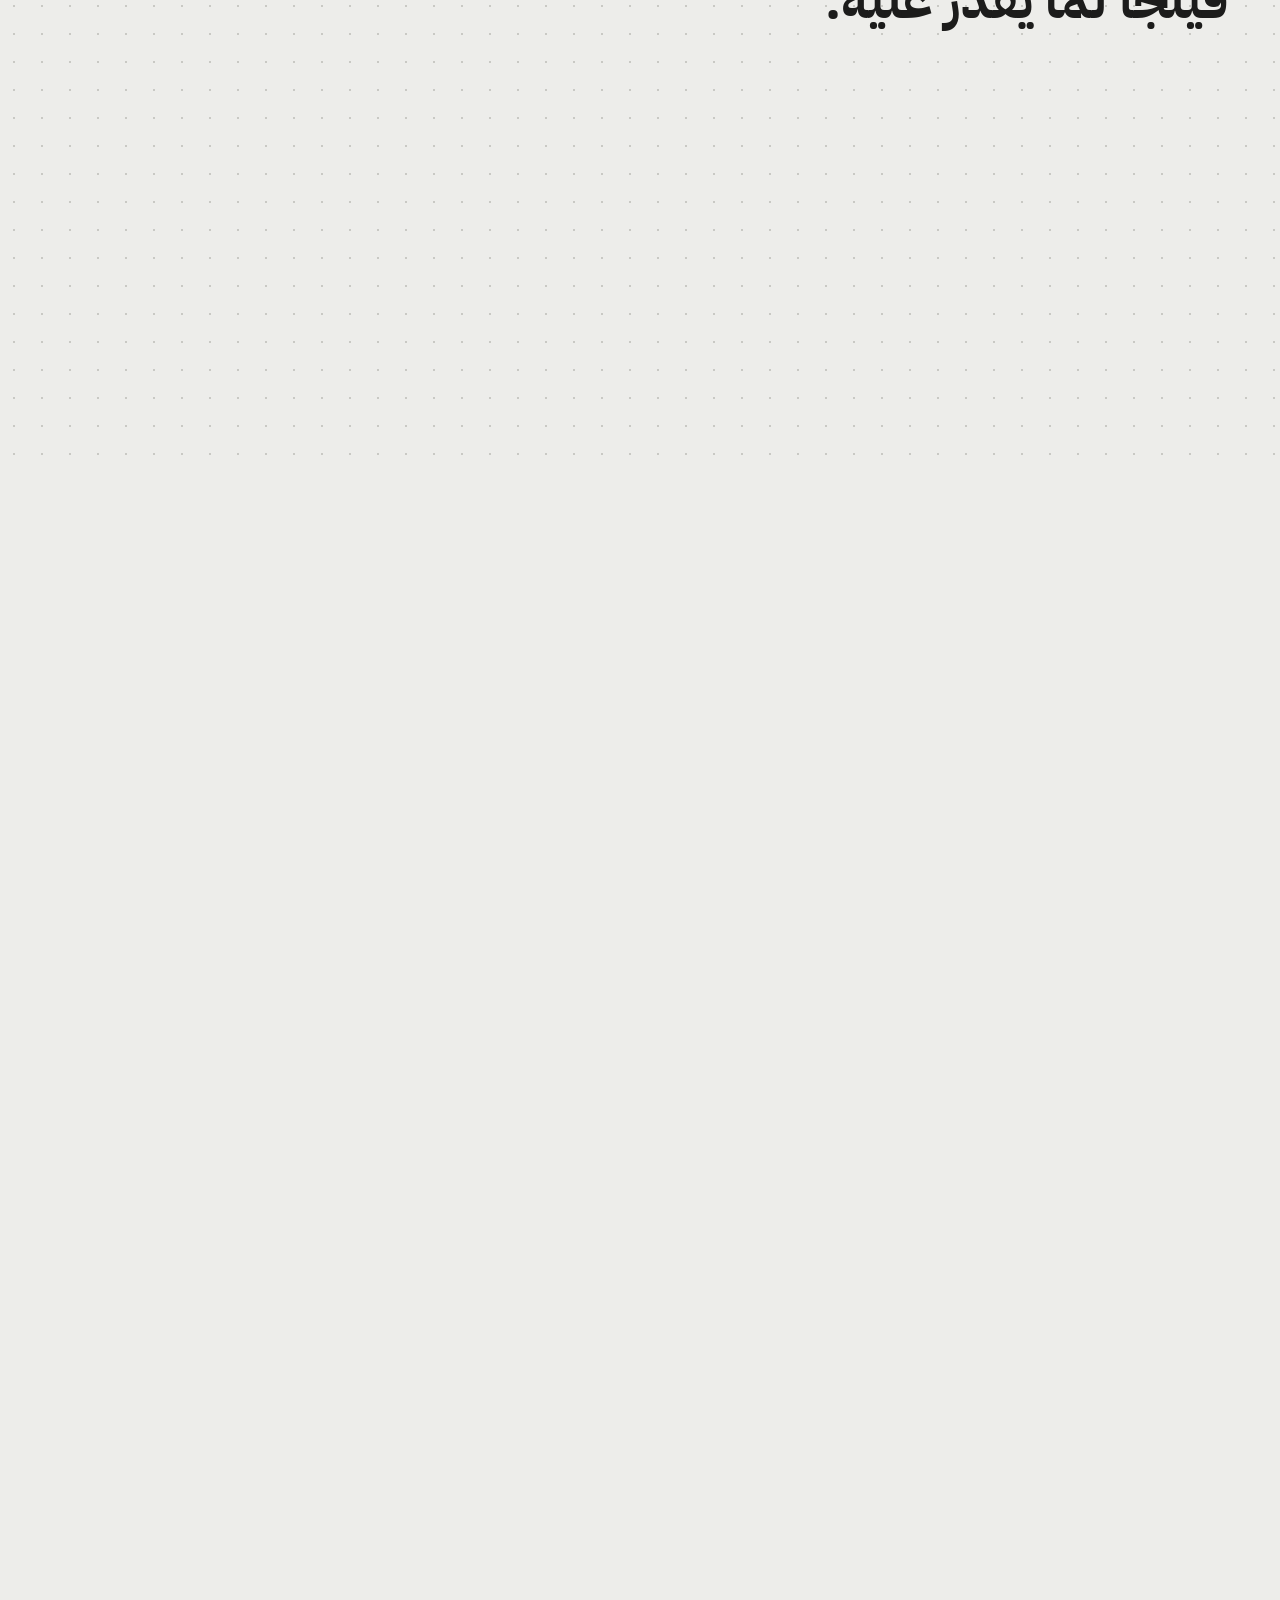
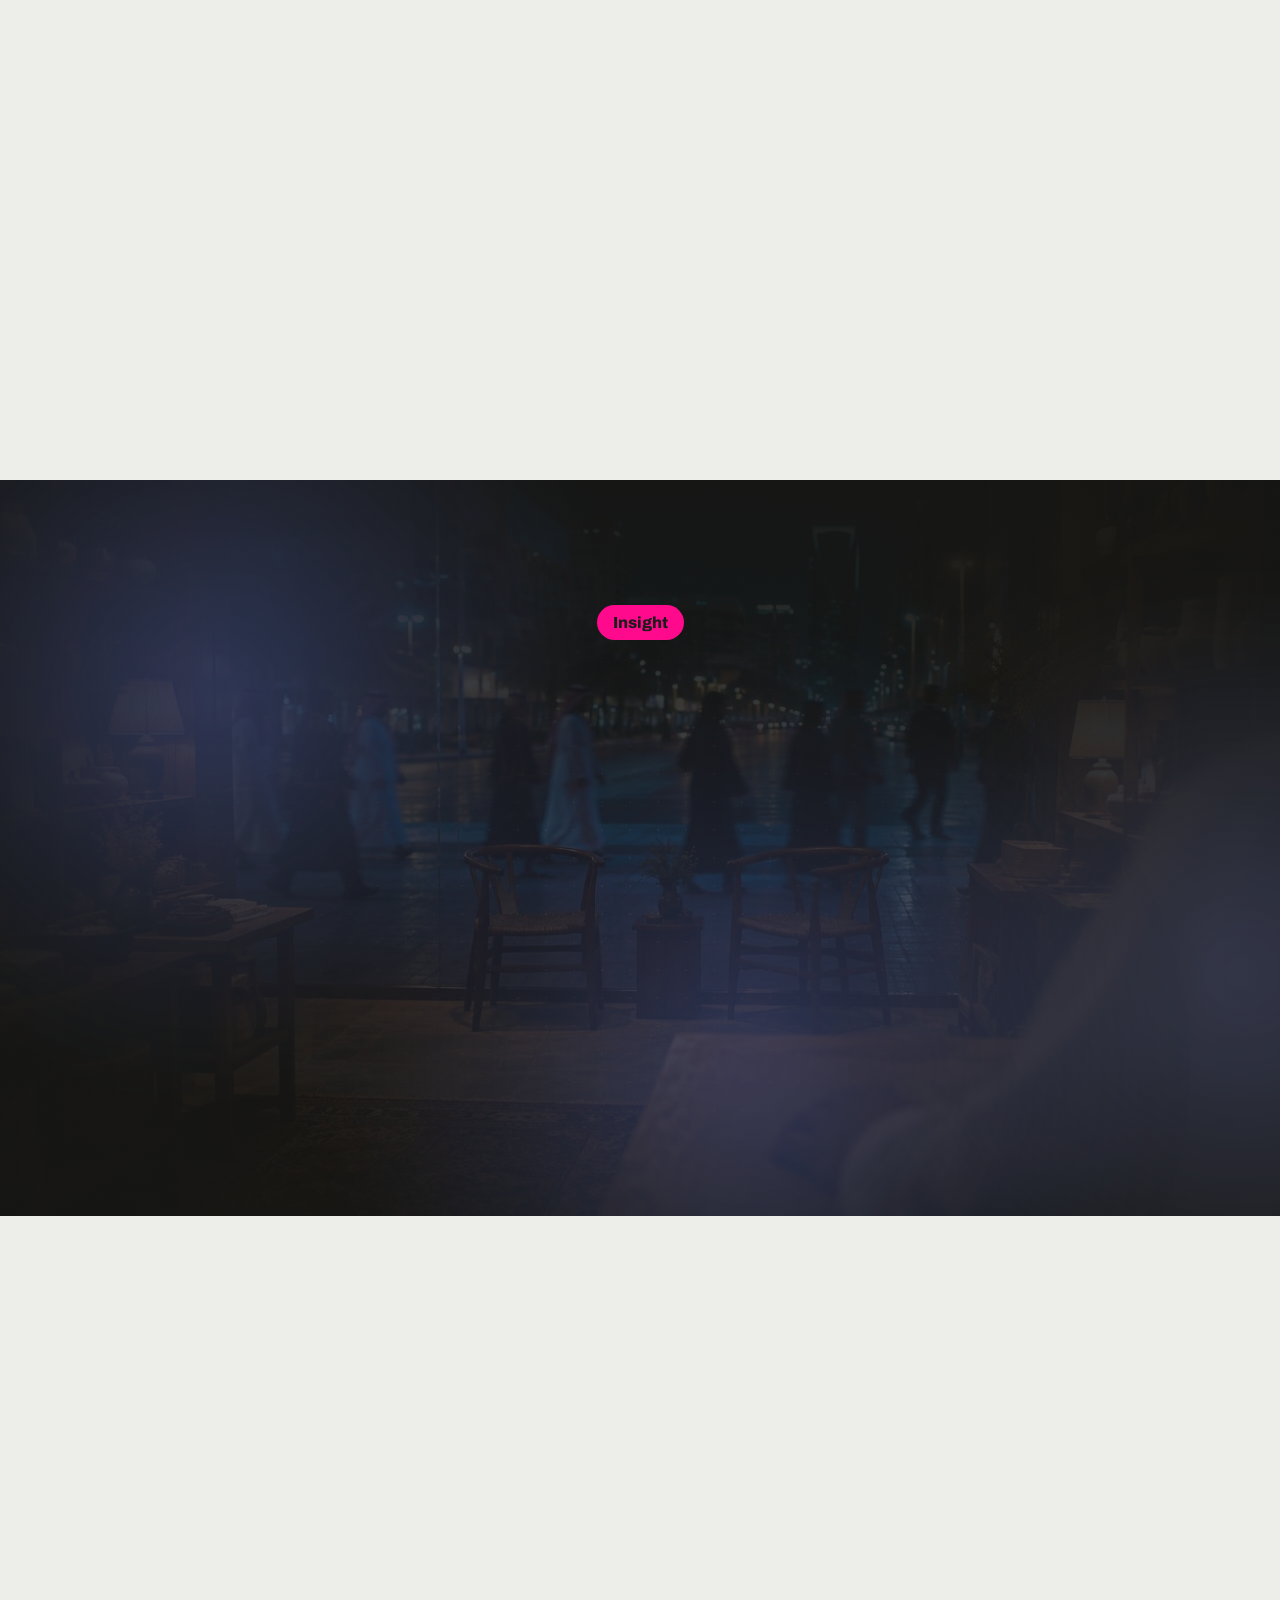
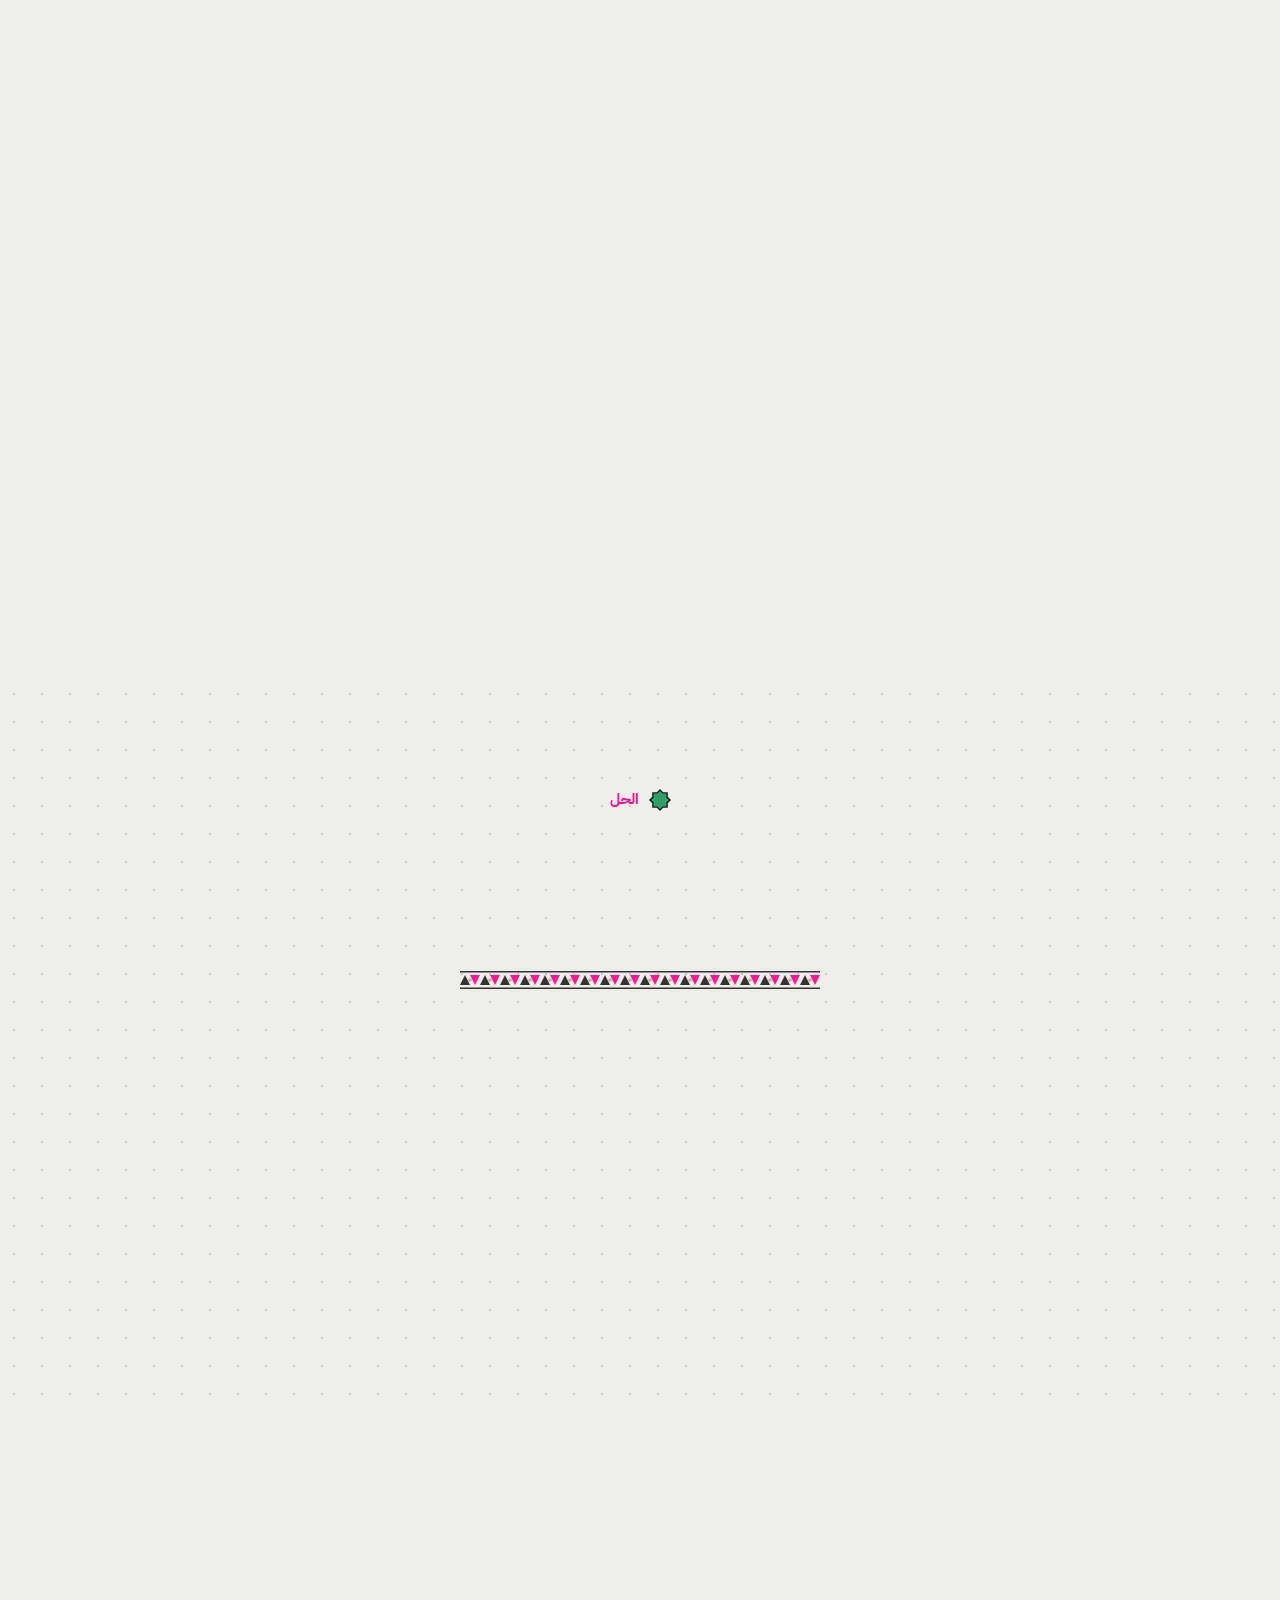
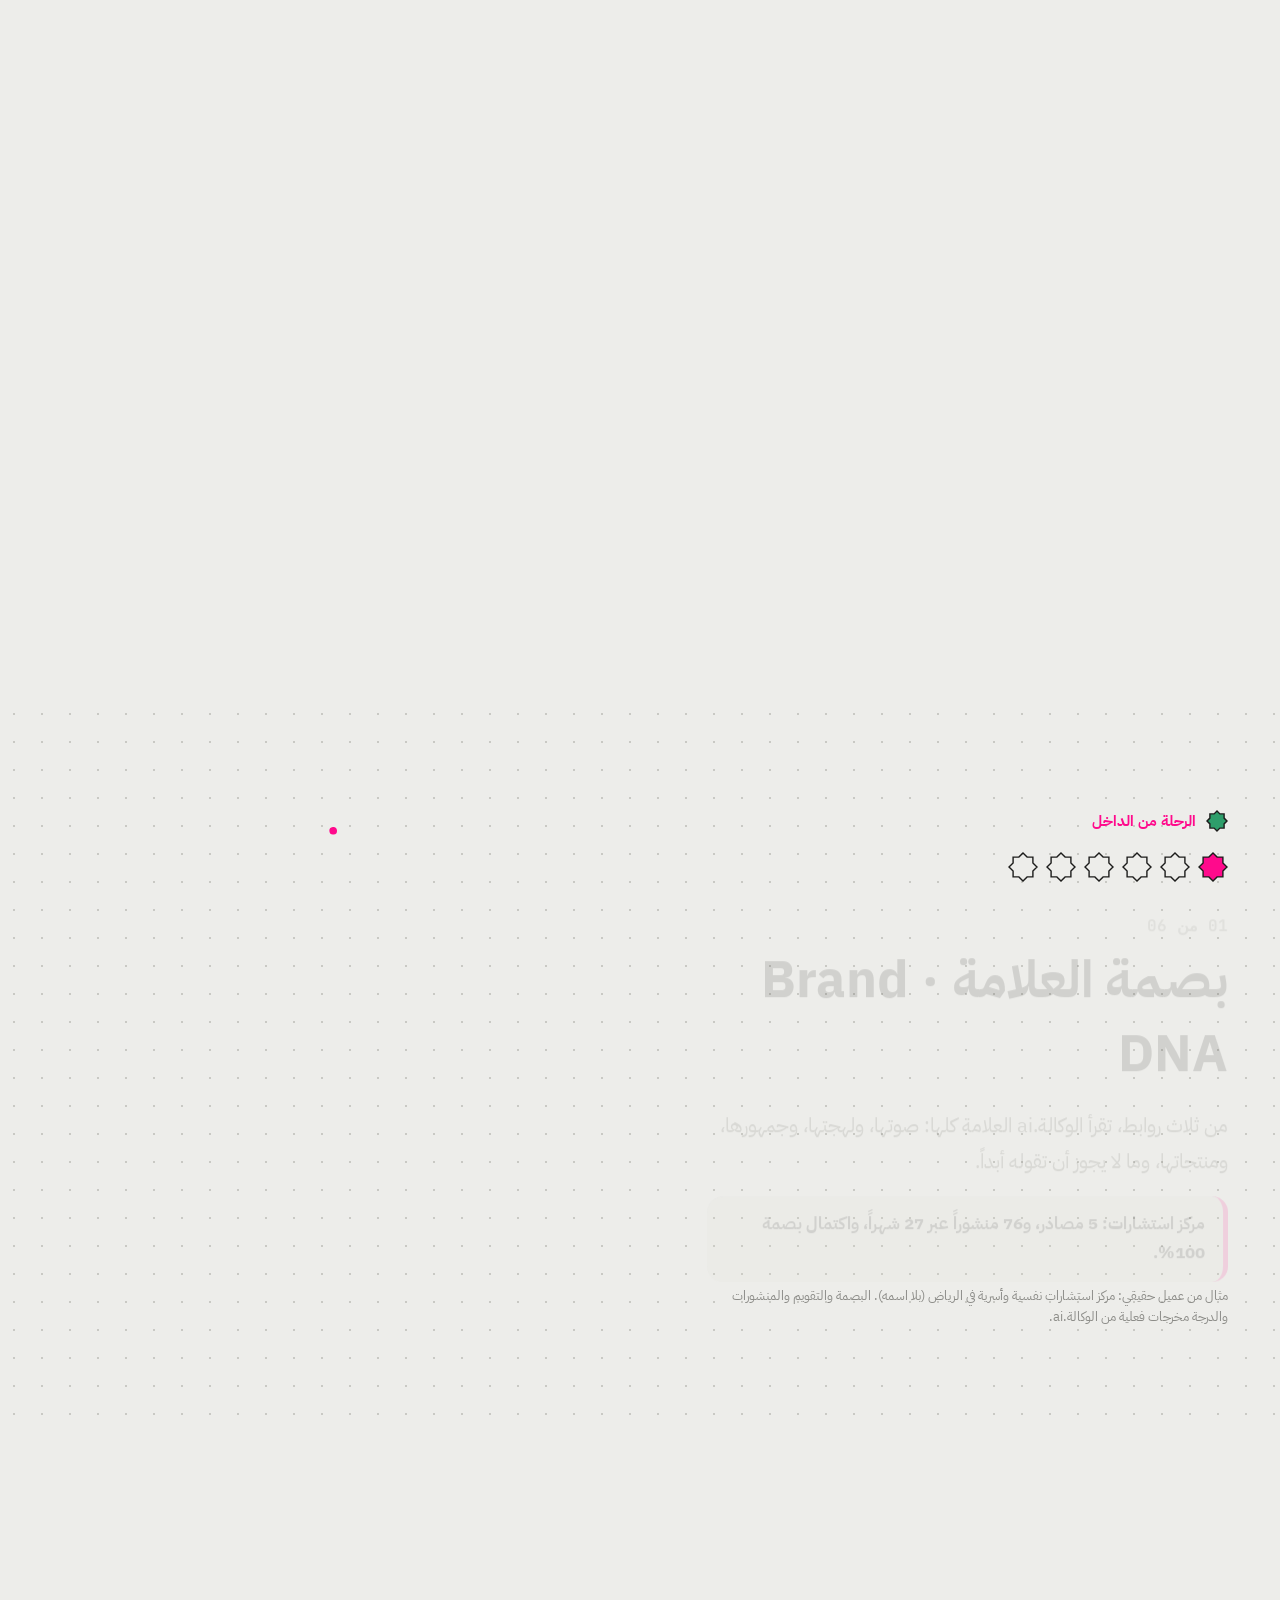
==== commit fb211d87: "v7.2: landing pop-up removed; scrolling (or the button) lights the street, then opens the brief Co-A" ====
--- a/index.html
+++ b/index.html
@@ -46,14 +46,15 @@
 .stage{position:fixed;inset:0;overflow:hidden;background:var(--ink0)}
 .stage picture,.stage img,.stage video{position:absolute;inset:0;width:100%;height:100%}
 .stage img,.stage video{object-fit:cover;object-position:50% 50%}
-.stage video,.stage .lit{opacity:0;transition:opacity .7s ease}
-.stage video.on,.stage .lit.on{opacity:1}
+.stage video,.stage .lit{opacity:0}.stage video{transition:opacity .7s ease}
+.stage video.on{opacity:1}
+.stage .glow{position:absolute;inset:0;opacity:0;background:radial-gradient(ellipse 70% 60% at 50% 55%,rgba(255,200,120,.22),transparent 70%);mix-blend-mode:screen;pointer-events:none}
 .stage .push{position:absolute;inset:0;animation:push 40s ease-in-out infinite alternate}
 @keyframes push{from{transform:scale(1)}to{transform:scale(1.06)}}
-.veil{position:absolute;inset:0;transition:opacity 1.6s ease;background:
+.veil{position:absolute;inset:0;background:
   radial-gradient(ellipse 72% 58% at 50% 44%,rgba(14,14,13,.62) 0%,rgba(14,14,13,.2) 62%,rgba(14,14,13,0) 80%),
   linear-gradient(to top,rgba(16,15,14,.9) 0%,rgba(16,15,14,.4) 38%,rgba(16,15,14,.18) 68%,rgba(16,15,14,.5) 100%)}
-.revealing .veil{opacity:.35}
+
 
 /* ---------- the gate ---------- */
 .gate{position:relative;z-index:2;min-height:100svh;display:flex;align-items:center;justify-content:center;
@@ -87,25 +88,15 @@
 .hint{font-size:14px;color:var(--g2);text-shadow:0 1px 10px rgba(0,0,0,.7)}
 .shake{animation:shake .45s}
 @keyframes shake{20%{transform:translateX(-9px)}40%{transform:translateX(8px)}60%{transform:translateX(-5px)}80%{transform:translateX(3px)}}
-.revealing .panel{opacity:0;transform:translateY(-14px);pointer-events:none}
+.panel{will-change:opacity,transform}
 .nos{position:relative;z-index:3;margin:14px auto 0;font-size:17px;text-align:center}
 
-/* ---------- the pop-up ---------- */
-.dlg{position:fixed;inset:0;z-index:10;display:grid;place-items:center;padding:16px;background:rgba(10,10,9,.3);opacity:0;transition:opacity .6s ease}
-.dlg[hidden]{display:none}
-.dlg.on{opacity:1}
-.card{width:min(540px,100%);max-height:calc(100svh - 32px);overflow:auto;text-align:start;background:rgba(28,28,27,.95);
-  border:1px solid rgba(247,247,245,.14);border-radius:28px;padding:32px 32px 26px;box-shadow:0 30px 90px rgba(0,0,0,.6);
-  transform:translateY(26px) scale(.98);transition:transform .7s cubic-bezier(.2,.8,.2,1)}
-.dlg.on .card{transform:none}
-.hello{display:inline-block;margin-bottom:16px;padding:4px 14px;border-radius:999px;background:var(--m);color:var(--ink);font-size:15px;font-weight:700}
-.card h2{margin-bottom:14px;font-size:clamp(28px,4.4vw,38px);line-height:1.35;font-weight:700;text-wrap:balance}
-.card p{margin-bottom:8px;font-size:19px;line-height:1.75;color:var(--g1)}
-.card p.hi{margin-top:16px;padding-inline-start:14px;border-inline-start:4px solid var(--m);color:var(--card);font-weight:700}
-.card .err{min-height:0;font-size:15px;color:#FFB8D9}
-.card button{width:100%;min-height:56px;margin-top:22px;border:0;border-radius:999px;background:var(--m);color:var(--ink);
-  font-weight:800;font-size:19px;cursor:pointer;transition:background .2s}
-.card button:hover{background:var(--m2)}
+/* ---------- scroll to light the street ---------- */
+.track{position:relative;height:140vh}
+.cue{margin-top:6px;font-size:14px;color:var(--g2);text-shadow:0 1px 10px rgba(0,0,0,.7);display:flex;flex-direction:column;align-items:center;gap:4px}
+.cue i{display:block;width:2px;height:30px;background:linear-gradient(var(--g1),transparent);animation:cue 1.6s ease-in-out infinite}
+@keyframes cue{50%{transform:translateY(6px);opacity:.5}}
+.gate{position:sticky;top:0}
 .fade{position:fixed;inset:0;z-index:20;background:var(--ink0);opacity:0;pointer-events:none;transition:opacity .45s ease}
 .fade.on{opacity:1}
 
@@ -123,8 +114,6 @@
   .line{margin:20px 0 28px}
   .field input{font-size:18px;letter-spacing:.1em}
   .field button{padding:0 20px;font-size:17px;min-height:48px}
-  .card{padding:26px 22px 20px;border-radius:24px}
-  .card p{font-size:18px}
 }
 @media (max-height:560px){.logo{width:min(420px,60vw);margin-top:16px}.line{margin:14px 0 18px}}
 @media (prefers-reduced-motion:reduce){*{animation:none!important;transition:none!important}}
@@ -138,7 +127,7 @@
     <picture><source media="(max-aspect-ratio: 17/20)" srcset="assets/street-dark-9x16.jpg"><img id="still" src="assets/street-dark-16x9.jpg" alt="" fetchpriority="high"></picture>
     <video id="idle" muted loop playsinline preload="none" disablepictureinpicture disableremoteplayback></video>
     <picture><source media="(max-aspect-ratio: 17/20)" srcset="assets/street-lit-9x16.jpg"><img class="lit" id="lit" src="assets/street-lit-16x9.jpg" alt="" fetchpriority="low"></picture>
-    <video id="on" muted playsinline preload="none" disablepictureinpicture disableremoteplayback></video>
+    <div class="glow" id="glow"></div>
   </div>
   <div class="veil"></div>
 </div>
@@ -149,29 +138,18 @@
     <h1 class="logo"><svg viewBox="0 0 500 144" role="img" aria-label="الوكالة"><use href="#wm"/></svg><span class="sr">الوكالة.ai</span></h1>
     <p class="line">كل نافذة في هالشارع صنعة أحد.<b>فكرتك تقدر تشعلها. 10,000 ريال نقداً، وجوائز أخرى كثيرة لعشرة فائزين.</b></p>
     <div class="cta">
-      <button type="button" class="go" id="go">اقرأ الـBrief وشارك</button>
+      <button type="button" class="go" id="go">أشعل الشارع واقرأ الـBrief</button>
       <a class="go ghost" href="gallery.html">شارع الأفكار</a>
       <a class="go ghost" href="join.html" id="joinlink">سجّل مشروعك · دخول</a>
       <p class="hint" id="cnt">&nbsp;</p>
       <p class="hint">فكرة حملة: نص وفيديو وصور وملفات · مفتوح للجميع · التقديم حتى 26 أكتوبر · <a href="terms.html" style="color:var(--g1)">الشروط</a></p>
+      <p class="cue" aria-hidden="true">انزل لتضيء الشارع<i></i></p>
     </div>
   </div>
   <noscript><p class="nos">هذي الصفحة تحتاج JavaScript. <a href="brief.html" style="color:var(--m)">افتح الـBrief مباشرة</a>.</p></noscript>
 </main>
 
-<div class="dlg" id="dlg" role="dialog" aria-modal="true" aria-labelledby="dt" aria-describedby="dd" hidden>
-  <div class="card">
-    <p class="hello" id="hello">قبل ما تبدأ</p>
-    <h2 id="dt">هذا تحدي، وأفضل فكرة تفوز.</h2>
-    <div id="dd">
-      <p>10,000 ريال نقداً وجوائز أخرى كثيرة لعشرة فائزين، والفكرة الأولى تصير حملة الإطلاق الحقيقية باسم صاحبها. وتذكّر: الموضوع مو بس فلوس.</p>
-      <p>ورا كل نافذة شفتها تنوّر، أسرة تعيش منها.</p>
-      <p class="hi">أنت فعلاً تساعد المحلات الصغيرة والمشاريع العائلية إنها تبقى، وتكبر.</p>
-    </div>
-    
-    <button type="button" id="enter">يلا، افتح الـBrief</button>
-  </div>
-</div>
+<div class="track" aria-hidden="true"></div>
 
 <div class="fade" id="fade"></div>
 <div class="bootmark" aria-hidden="true"><svg viewBox="0 0 500 144"><use href="#wm"/></svg></div>
@@ -184,26 +162,25 @@
 var A='assets/';var $=function(s){return document.getElementById(s)};var doc=document.documentElement;
 var RM=!!(window.matchMedia&&matchMedia('(prefers-reduced-motion: reduce)').matches);
 var O=(window.matchMedia&&matchMedia('(max-aspect-ratio: 17/20)').matches)?'9x16':'16x9';
-var idle=$('idle'),on=$('on'),lit=$('lit'),panel=$('panel'),dlg=$('dlg'),enter=$('enter'),fade=$('fade');
-var revealing=false;
-function showDialog(){if(!dlg.hidden)return;dlg.hidden=false;panel.setAttribute('inert','');
-  if(on.classList.contains('on')&&on.paused&&!on.ended){on.classList.remove('on');lit.classList.add('on')}
-  void dlg.offsetWidth;dlg.classList.add('on');enter.focus({preventScroll:true})}
-function reveal(){revealing=true;doc.classList.add('revealing');var done=false;
-  function still(){if(done)return;done=true;lit.classList.add('on');setTimeout(showDialog,RM?0:1500)}
-  if(RM||!on.src){still();return}
-  try{on.currentTime=0}catch(e){}var p=on.play();
-  var started=function(){if(done)return;done=true;on.classList.add('on');setTimeout(function(){idle.pause()},900);
-    var d=(isFinite(on.duration)&&on.duration>0)?on.duration:6;setTimeout(showDialog,Math.max(2000,(d-1.4)*1000));on.addEventListener('ended',showDialog,{once:true});
-    setTimeout(function(){if((on.paused&&!on.ended)||on.currentTime<0.5){on.classList.remove('on');lit.classList.add('on')}},1600)};
-  if(p&&p.then)p.then(started).catch(still);else started();setTimeout(function(){if(!done)still()},2500)}
-function go(){fade.classList.add('on');setTimeout(function(){location.href='brief.html'},RM?0:420)}
-$('go').addEventListener('click',function(){if(revealing)return;if(window.CH)CH.event('landing_go');reveal()});
-enter.addEventListener('click',go);
-document.addEventListener('keydown',function(e){if(e.key==='Escape'&&!dlg.hidden)go()});
-document.addEventListener('visibilitychange',function(){if(document.hidden)return;var v=revealing?(on.classList.contains('on')&&!on.ended?on:null):(idle.src?idle:null);if(v&&v.paused){var p=v.play();if(p&&p.catch)p.catch(function(){})}});
-if(!RM){idle.src=A+'street-idle-'+O+'.mp4';idle.addEventListener('playing',function(){idle.classList.add('on')},{once:true});var p=idle.play();if(p&&p.catch)p.catch(function(){});
-  setTimeout(function(){on.src=A+'street-on-'+O+'.mp4';on.preload='auto';on.load()},1200)}
+var idle=$('idle'),lit=$('lit'),glow=$('glow'),veil=document.querySelector('.veil'),panel=$('panel'),fade=$('fade');
+var gone=false,auto=null;
+function clamp(v){return Math.max(0,Math.min(1,v))}
+function ease(t){return 1-Math.pow(1-t,3)}
+function maxY(){return Math.max(1,doc.scrollHeight-window.innerHeight)}
+function go(){if(gone)return;gone=true;if(window.CH)CH.event('landing_enter');fade.classList.add('on');setTimeout(function(){location.href='brief.html'},RM?0:450)}
+function frame(){var p=clamp(window.scrollY/maxY()),t=ease(p);
+  lit.style.opacity=t.toFixed(3);glow.style.opacity=(t*(1-t)*2.2).toFixed(3);veil.style.opacity=(1-.7*t).toFixed(3);
+  var f=clamp(p/.55);panel.style.opacity=(1-f).toFixed(3);panel.style.transform='translateY('+(-24*f).toFixed(1)+'px)';panel.style.pointerEvents=f>.6?'none':'auto';
+  if(p>=.985)go()}
+var tick=false;window.addEventListener('scroll',function(){if(!tick){tick=true;requestAnimationFrame(function(){tick=false;frame()})}},{passive:true});window.addEventListener('resize',frame);
+function autoScroll(){if(auto||gone)return;var y0=window.scrollY,y1=maxY(),t0=null,D=RM?0:2600;
+  function step(ts){if(!t0)t0=ts;var k=D?clamp((ts-t0)/D):1,e=k<.5?2*k*k:1-Math.pow(-2*k+2,2)/2;window.scrollTo(0,y0+(y1-y0)*e);frame();if(k<1&&auto)auto=requestAnimationFrame(step);else{auto=null;go()}}
+  auto=requestAnimationFrame(step)}
+['wheel','touchstart','keydown'].forEach(function(ev){window.addEventListener(ev,function(){if(auto){cancelAnimationFrame(auto);auto=null}},{passive:true})});
+$('go').addEventListener('click',function(){if(window.CH)CH.event('landing_go');autoScroll()});
+document.addEventListener('visibilitychange',function(){if(document.hidden||!idle.src||!idle.paused)return;var p=idle.play();if(p&&p.catch)p.catch(function(){})});
+if(!RM){idle.src=A+'street-idle-'+O+'.mp4';idle.addEventListener('playing',function(){idle.classList.add('on')},{once:true});var p=idle.play();if(p&&p.catch)p.catch(function(){})}
+if(window.scrollY>0)window.scrollTo(0,0);frame();
 /* live counter */
 fetch('https://xpjxnksnqmynqueddinf.supabase.co/rest/v1/rpc/chal_stats',{method:'POST',headers:{apikey:'sb_publishable_5e-Vx3e9vlEdi3ydhh-0pw_7W8M6sOo',Authorization:'Bearer sb_publishable_5e-Vx3e9vlEdi3ydhh-0pw_7W8M6sOo','Content-Type':'application/json'},body:'{}'})
   .then(function(r){return r.json()}).then(function(s){var n=+s.registered||0,m=+s.approved||0;var d=Math.max(0,Math.ceil((new Date(s.deadline)-Date.now())/864e5));
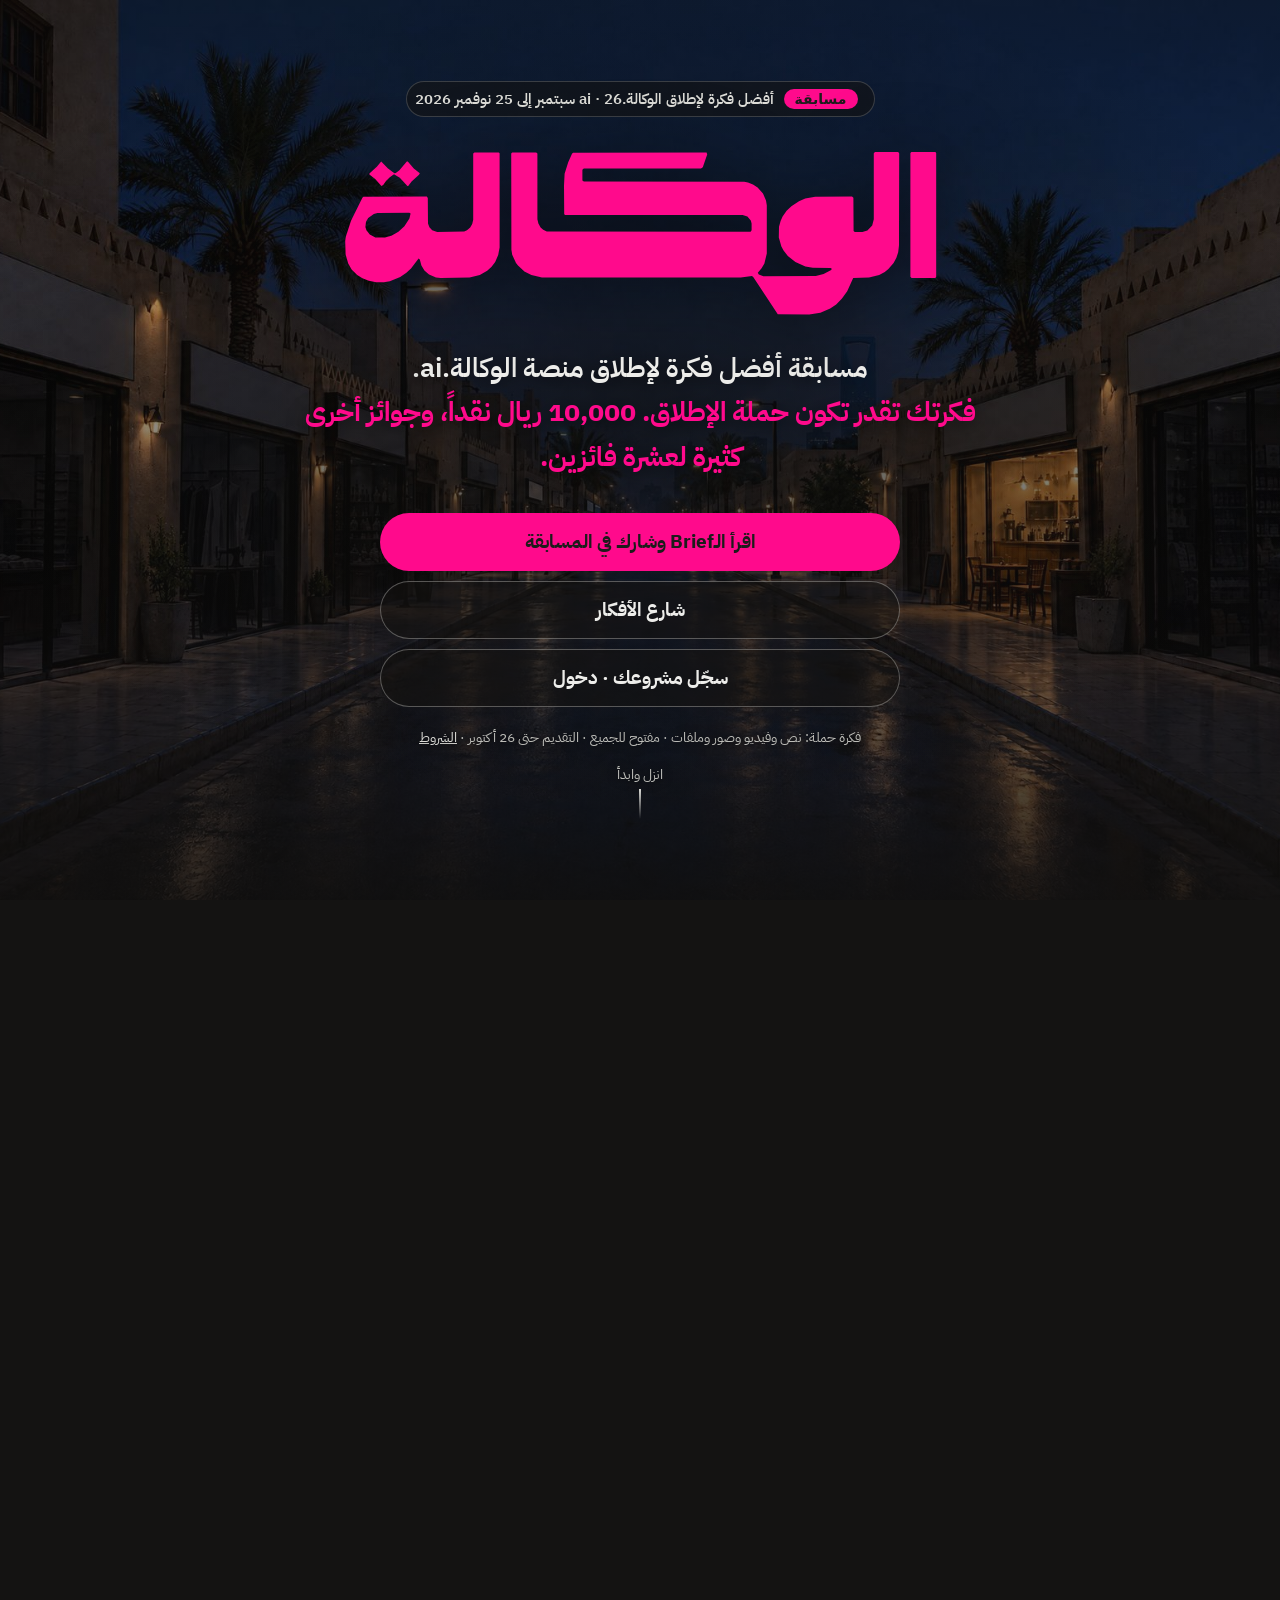
==== commit eefdd6e0: "Rename everywhere: مسابقة أفضل فكرة لإطلاق الوكالة.ai (no more challenge / light up the street) Co-A" ====
--- a/index.html
+++ b/index.html
@@ -7,11 +7,11 @@
 <meta name="referrer" content="no-referrer">
 <meta name="theme-color" content="#141312">
 <meta name="color-scheme" content="dark">
-<title>الوكالة.ai · تحدي أشعلوا الشارع</title>
-<meta name="description" content="تحدي أشعلوا الشارع: فكرة حملة إطلاق الوكالة.ai، 10,000 ريال نقداً وجوائز أخرى كثيرة لعشرة فائزين. التقديم حتى 26 أكتوبر 2026.">
+<title>الوكالة.ai · مسابقة أفضل فكرة لإطلاق الوكالة.ai</title>
+<meta name="description" content="مسابقة أفضل فكرة لإطلاق الوكالة.ai: قدّم فكرتك لحملة الإطلاق، 10,000 ريال نقداً وجوائز أخرى كثيرة لعشرة فائزين. التقديم حتى 26 أكتوبر 2026.">
 <meta property="og:type" content="website">
 <meta property="og:locale" content="ar_SA">
-<meta property="og:title" content="تحدي أشعلوا الشارع · الوكالة.ai">
+<meta property="og:title" content="مسابقة أفضل فكرة لإطلاق الوكالة.ai">
 <meta property="og:description" content="اقرأ الـBrief، وقدّم مشروعك قبل 26 أكتوبر. 10,000 ريال نقداً وجوائز أخرى كثيرة لعشرة فائزين، والفكرة الأولى تصير حملة الإطلاق باسم صاحبها.">
 <meta property="og:url" content="https://alharethksogz.github.io/alwakala-brief/">
 <meta property="og:image" content="https://alharethksogz.github.io/alwakala-brief/assets/og.jpg">
@@ -134,16 +134,16 @@
 
 <main class="gate">
   <div class="panel" id="panel">
-    <p class="kick"><b>تحدي</b><span>أشعلوا الشارع · 26 سبتمبر إلى 25 نوفمبر 2026</span></p>
+    <p class="kick"><b>مسابقة</b><span>أفضل فكرة لإطلاق الوكالة.ai · 26 سبتمبر إلى 25 نوفمبر 2026</span></p>
     <h1 class="logo"><svg viewBox="0 0 500 144" role="img" aria-label="الوكالة"><use href="#wm"/></svg><span class="sr">الوكالة.ai</span></h1>
-    <p class="line">كل نافذة في هالشارع صنعة أحد.<b>فكرتك تقدر تشعلها. 10,000 ريال نقداً، وجوائز أخرى كثيرة لعشرة فائزين.</b></p>
+    <p class="line">مسابقة أفضل فكرة لإطلاق منصة <bdi>الوكالة.ai</bdi>.<b>فكرتك تقدر تكون حملة الإطلاق. 10,000 ريال نقداً، وجوائز أخرى كثيرة لعشرة فائزين.</b></p>
     <div class="cta">
-      <button type="button" class="go" id="go">أشعل الشارع واقرأ الـBrief</button>
+      <button type="button" class="go" id="go">اقرأ الـBrief وشارك في المسابقة</button>
       <a class="go ghost" href="gallery.html">شارع الأفكار</a>
       <a class="go ghost" href="join.html" id="joinlink">سجّل مشروعك · دخول</a>
       <p class="hint" id="cnt">&nbsp;</p>
       <p class="hint">فكرة حملة: نص وفيديو وصور وملفات · مفتوح للجميع · التقديم حتى 26 أكتوبر · <a href="terms.html" style="color:var(--g1)">الشروط</a></p>
-      <p class="cue" aria-hidden="true">انزل لتضيء الشارع<i></i></p>
+      <p class="cue" aria-hidden="true">انزل وابدأ<i></i></p>
     </div>
   </div>
   <noscript><p class="nos">هذي الصفحة تحتاج JavaScript. <a href="brief.html" style="color:var(--m)">افتح الـBrief مباشرة</a>.</p></noscript>
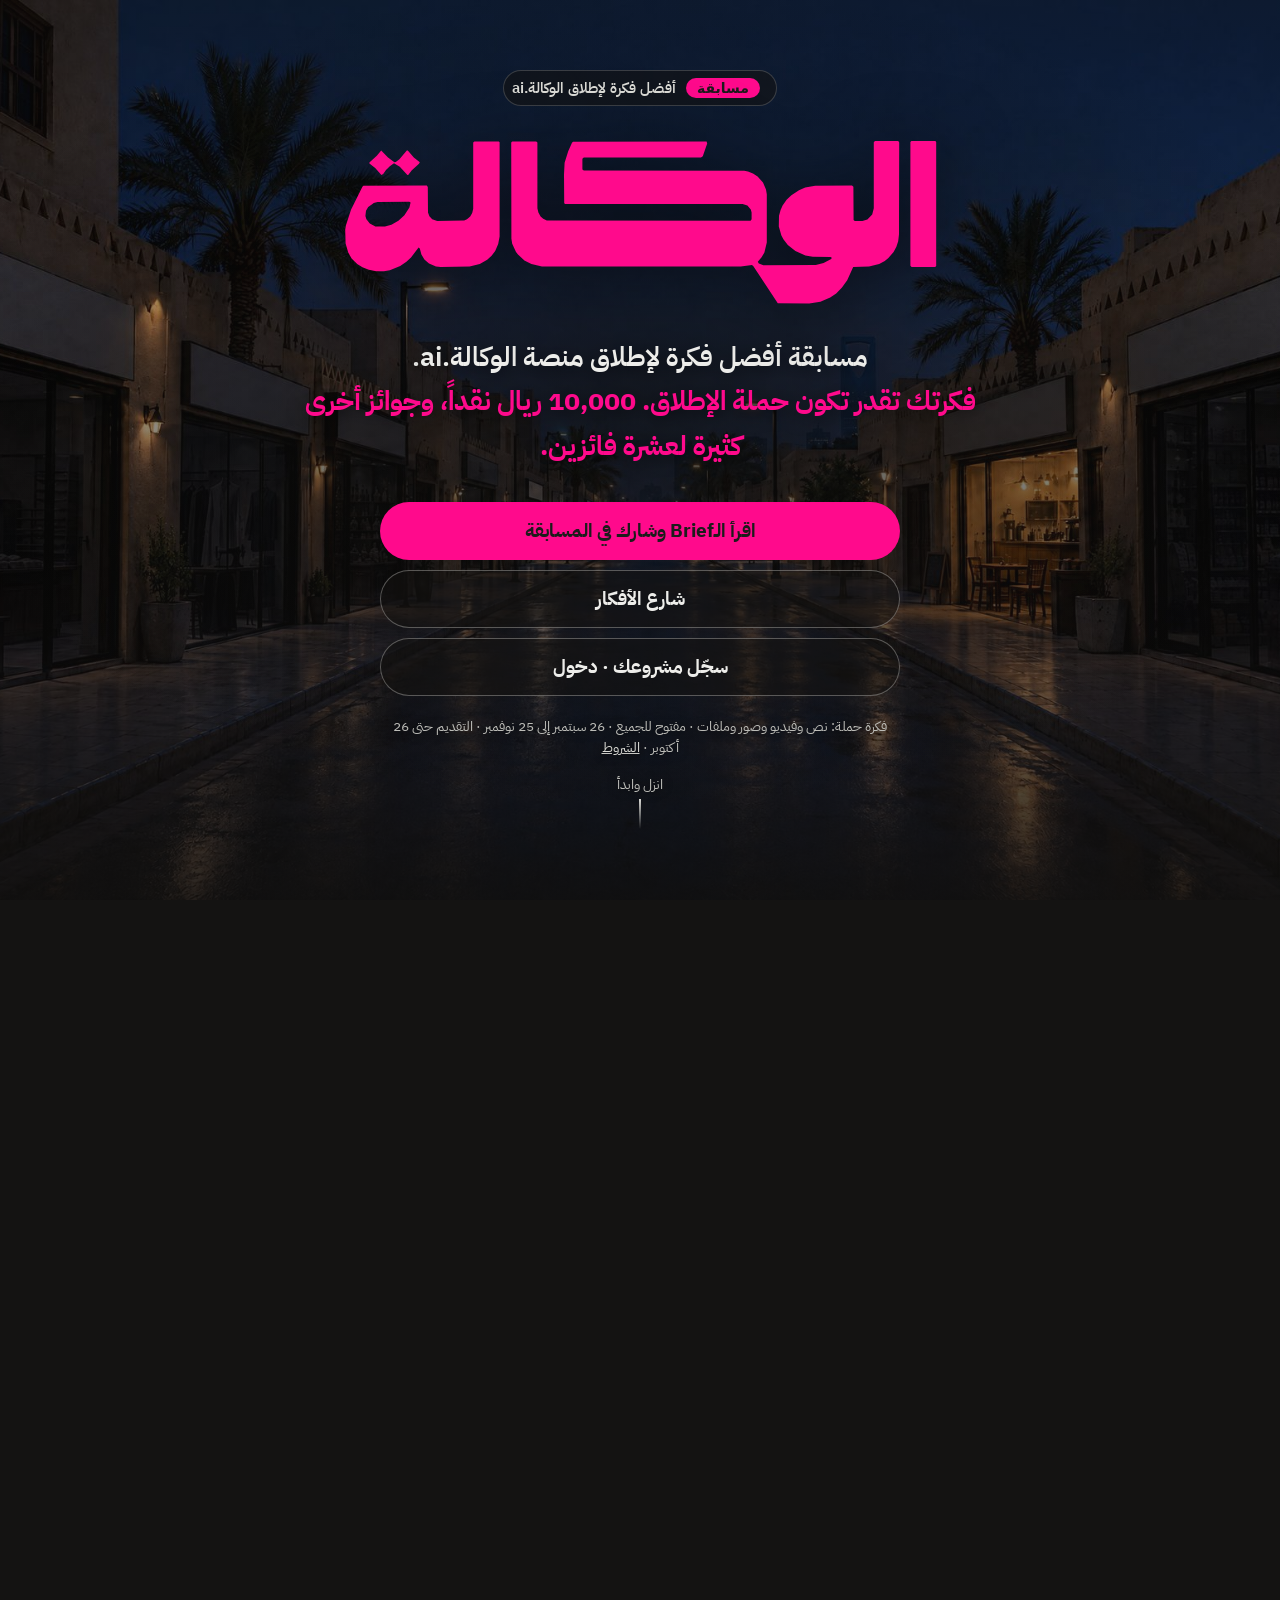
==== commit 8a259360: "Landing kicker: brand isolated, dates moved to the hint line Co-Authored-By: Claude Fable 5.1 <norep" ====
--- a/index.html
+++ b/index.html
@@ -7,7 +7,7 @@
 <meta name="referrer" content="no-referrer">
 <meta name="theme-color" content="#141312">
 <meta name="color-scheme" content="dark">
-<title>الوكالة.ai · مسابقة أفضل فكرة لإطلاق الوكالة.ai</title>
+<title>مسابقة أفضل فكرة لإطلاق الوكالة.ai</title>
 <meta name="description" content="مسابقة أفضل فكرة لإطلاق الوكالة.ai: قدّم فكرتك لحملة الإطلاق، 10,000 ريال نقداً وجوائز أخرى كثيرة لعشرة فائزين. التقديم حتى 26 أكتوبر 2026.">
 <meta property="og:type" content="website">
 <meta property="og:locale" content="ar_SA">
@@ -134,7 +134,7 @@
 
 <main class="gate">
   <div class="panel" id="panel">
-    <p class="kick"><b>مسابقة</b><span>أفضل فكرة لإطلاق الوكالة.ai · 26 سبتمبر إلى 25 نوفمبر 2026</span></p>
+    <p class="kick"><b>مسابقة</b><span>أفضل فكرة لإطلاق <bdi>الوكالة.ai</bdi></span></p>
     <h1 class="logo"><svg viewBox="0 0 500 144" role="img" aria-label="الوكالة"><use href="#wm"/></svg><span class="sr">الوكالة.ai</span></h1>
     <p class="line">مسابقة أفضل فكرة لإطلاق منصة <bdi>الوكالة.ai</bdi>.<b>فكرتك تقدر تكون حملة الإطلاق. 10,000 ريال نقداً، وجوائز أخرى كثيرة لعشرة فائزين.</b></p>
     <div class="cta">
@@ -142,7 +142,7 @@
       <a class="go ghost" href="gallery.html">شارع الأفكار</a>
       <a class="go ghost" href="join.html" id="joinlink">سجّل مشروعك · دخول</a>
       <p class="hint" id="cnt">&nbsp;</p>
-      <p class="hint">فكرة حملة: نص وفيديو وصور وملفات · مفتوح للجميع · التقديم حتى 26 أكتوبر · <a href="terms.html" style="color:var(--g1)">الشروط</a></p>
+      <p class="hint">فكرة حملة: نص وفيديو وصور وملفات · مفتوح للجميع · 26 سبتمبر إلى 25 نوفمبر · التقديم حتى 26 أكتوبر · <a href="terms.html" style="color:var(--g1)">الشروط</a></p>
       <p class="cue" aria-hidden="true">انزل وابدأ<i></i></p>
     </div>
   </div>
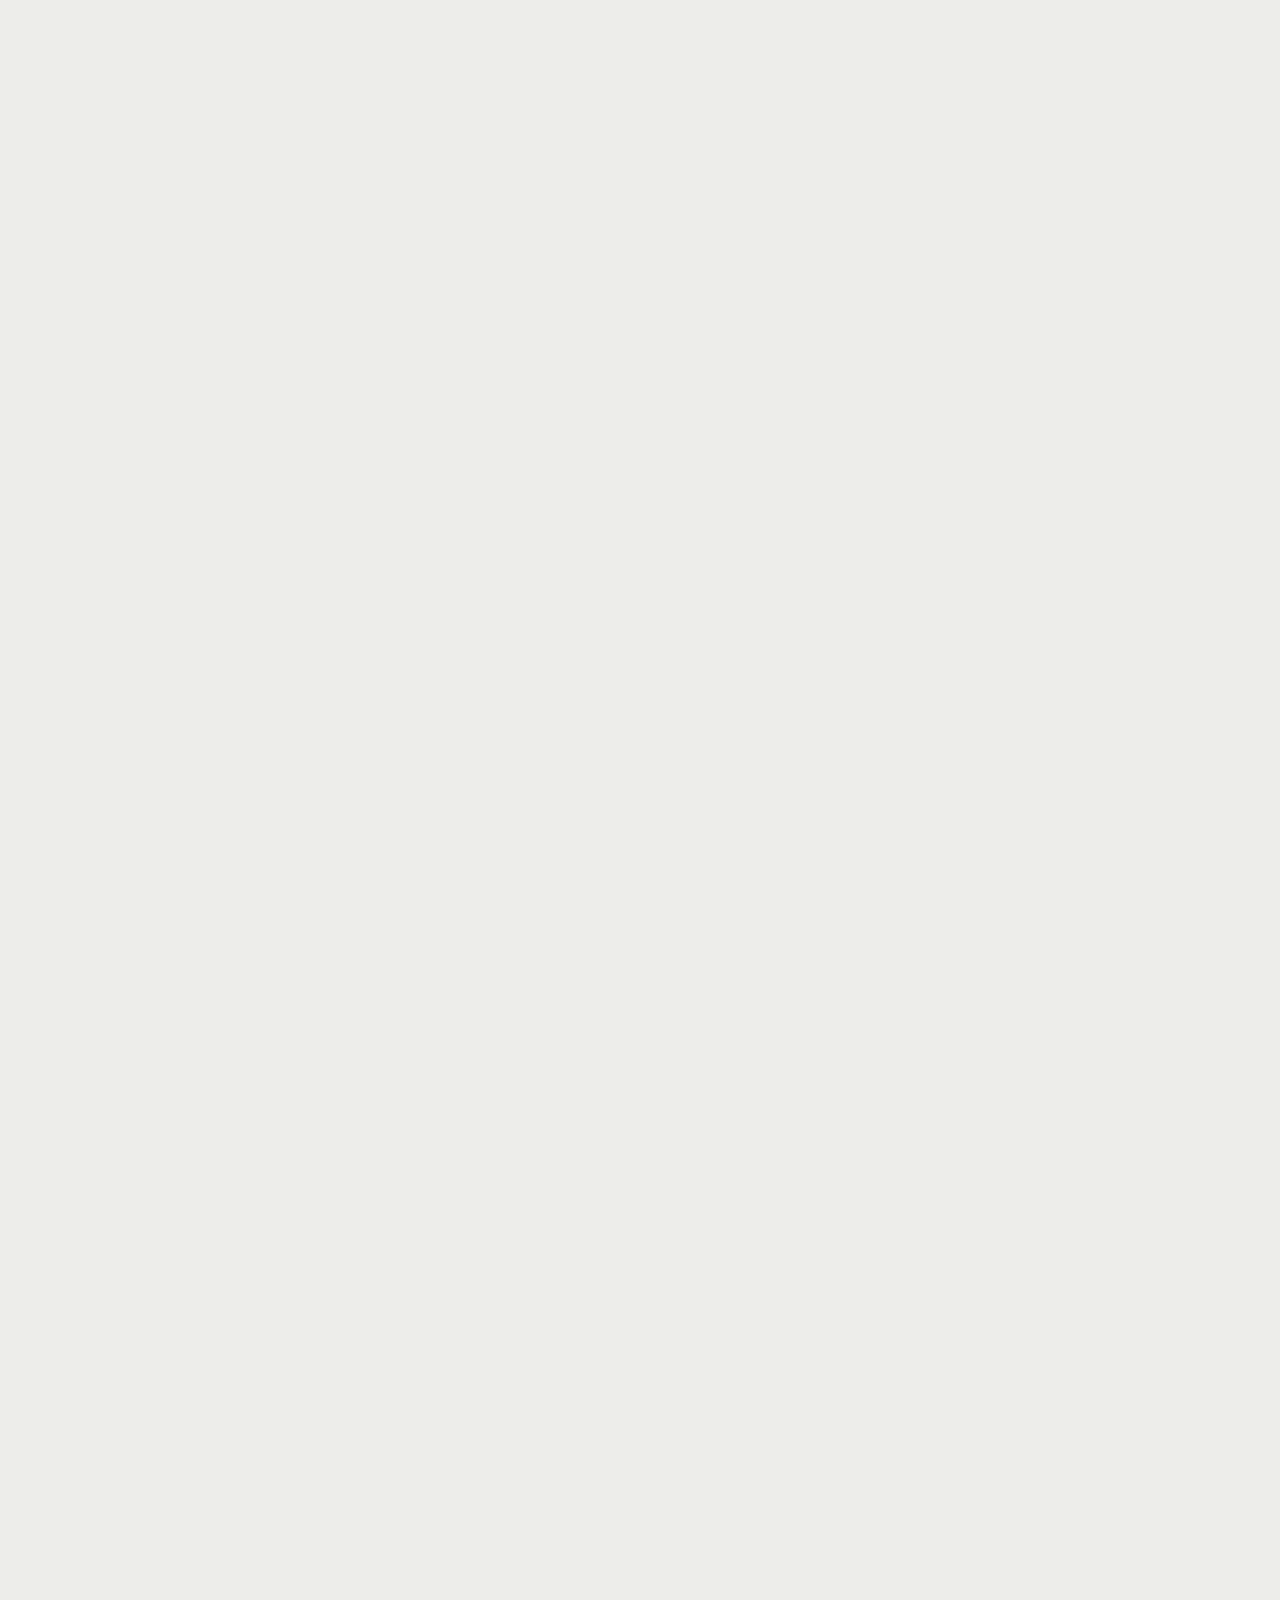
==== commit 95d74d9b: "v8: Brand DNA after the learning loop, audience in the plural, prize totals (cash + credit), landing" ====
--- a/index.html
+++ b/index.html
@@ -66,8 +66,11 @@
 .kick b{background:var(--m);color:var(--ink);font-family:var(--num);font-weight:800;font-size:14px;border-radius:999px;padding:2px 11px}
 .logo{margin:30px 0 0;width:min(600px,84vw)}
 .logo svg{display:block;width:100%;height:auto;filter:drop-shadow(0 8px 34px rgba(0,0,0,.5))}
-.line{margin:26px 0 34px;font-size:clamp(20px,2.3vw,27px);line-height:1.65;font-weight:600;text-shadow:0 2px 18px rgba(0,0,0,.65)}
-.line b{display:block;color:var(--m);font-weight:700}
+.line{margin:6px 0 26px;font-size:clamp(22px,2.6vw,30px);line-height:1.5;font-weight:600;text-shadow:0 2px 18px rgba(0,0,0,.65)}
+.prize{margin:22px 0 0;display:flex;align-items:baseline;justify-content:center;gap:12px;text-shadow:0 2px 18px rgba(0,0,0,.65)}
+.prize .pv{font-family:var(--num);font-weight:800;font-size:clamp(56px,9vw,112px);line-height:1;color:var(--m);letter-spacing:-.02em;direction:ltr;unicode-bidi:isolate}
+.prize .pl{font-size:clamp(20px,2.4vw,30px);font-weight:700;color:var(--paper)}
+.line b{display:block;color:var(--paper);font-weight:700}
 form{width:min(470px,100%)}
 label{display:block;margin-bottom:10px;font-size:17px;font-weight:600;color:var(--g1);text-shadow:0 1px 10px rgba(0,0,0,.6)}
 .field{display:flex;gap:8px;padding:6px;border-radius:999px;background:rgba(20,19,18,.66);border:1.5px solid rgba(247,247,245,.3);
@@ -111,7 +114,7 @@
 @media (max-width:520px){
   .kick{font-size:13px}.kick b{font-size:12px}
   .logo{margin-top:24px}
-  .line{margin:20px 0 28px}
+  .line{margin:4px 0 22px}
   .field input{font-size:18px;letter-spacing:.1em}
   .field button{padding:0 20px;font-size:17px;min-height:48px}
 }
@@ -136,13 +139,14 @@
   <div class="panel" id="panel">
     <p class="kick"><b>مسابقة</b><span>أفضل فكرة لإطلاق <bdi>الوكالة.ai</bdi></span></p>
     <h1 class="logo"><svg viewBox="0 0 500 144" role="img" aria-label="الوكالة"><use href="#wm"/></svg><span class="sr">الوكالة.ai</span></h1>
-    <p class="line">مسابقة أفضل فكرة لإطلاق منصة <bdi>الوكالة.ai</bdi>.<b>فكرتك تقدر تكون حملة الإطلاق. 10,000 ريال نقداً، وجوائز أخرى كثيرة لعشرة فائزين.</b></p>
+    <p class="prize"><span class="pv">130,000</span><span class="pl">ريال جوائز</span></p>
+    <p class="line"><b>شارك واربح الآن.</b></p>
     <div class="cta">
-      <button type="button" class="go" id="go">اقرأ الـBrief وشارك في المسابقة</button>
+      <a class="go" href="join.html" id="joinlink">شارك الآن</a>
+      <button type="button" class="go ghost" id="go">اقرأ الـBrief</button>
       <a class="go ghost" href="gallery.html">شارع الأفكار</a>
-      <a class="go ghost" href="join.html" id="joinlink">سجّل مشروعك · دخول</a>
       <p class="hint" id="cnt">&nbsp;</p>
-      <p class="hint">فكرة حملة: نص وفيديو وصور وملفات · مفتوح للجميع · 26 سبتمبر إلى 25 نوفمبر · التقديم حتى 26 أكتوبر · <a href="terms.html" style="color:var(--g1)">الشروط</a></p>
+      <p class="hint">عشرة فائزين · التقديم حتى 26 أكتوبر · <a href="terms.html" style="color:var(--g1)">الشروط</a></p>
       <p class="cue" aria-hidden="true">انزل وابدأ<i></i></p>
     </div>
   </div>
@@ -158,7 +162,7 @@
 <script>
 (function(){
 'use strict';
-if(window.CH){CH.track();var _m=CH.me();if(_m){var jl=document.getElementById('joinlink');if(jl){jl.textContent='مشروعي · '+(_m.name||'').split(' ')[0];jl.href='submit.html'}}}
+if(window.CH){CH.track();var _m=CH.me();if(_m){var jl=document.getElementById('joinlink');if(jl){jl.textContent='مشروعي · '+(_m.name||'').split(' ')[0];jl.href='submit.html'}}document.getElementById('joinlink').addEventListener('click',function(){CH.event('landing_join')})}
 var A='assets/';var $=function(s){return document.getElementById(s)};var doc=document.documentElement;
 var RM=!!(window.matchMedia&&matchMedia('(prefers-reduced-motion: reduce)').matches);
 var O=(window.matchMedia&&matchMedia('(max-aspect-ratio: 17/20)').matches)?'9x16':'16x9';
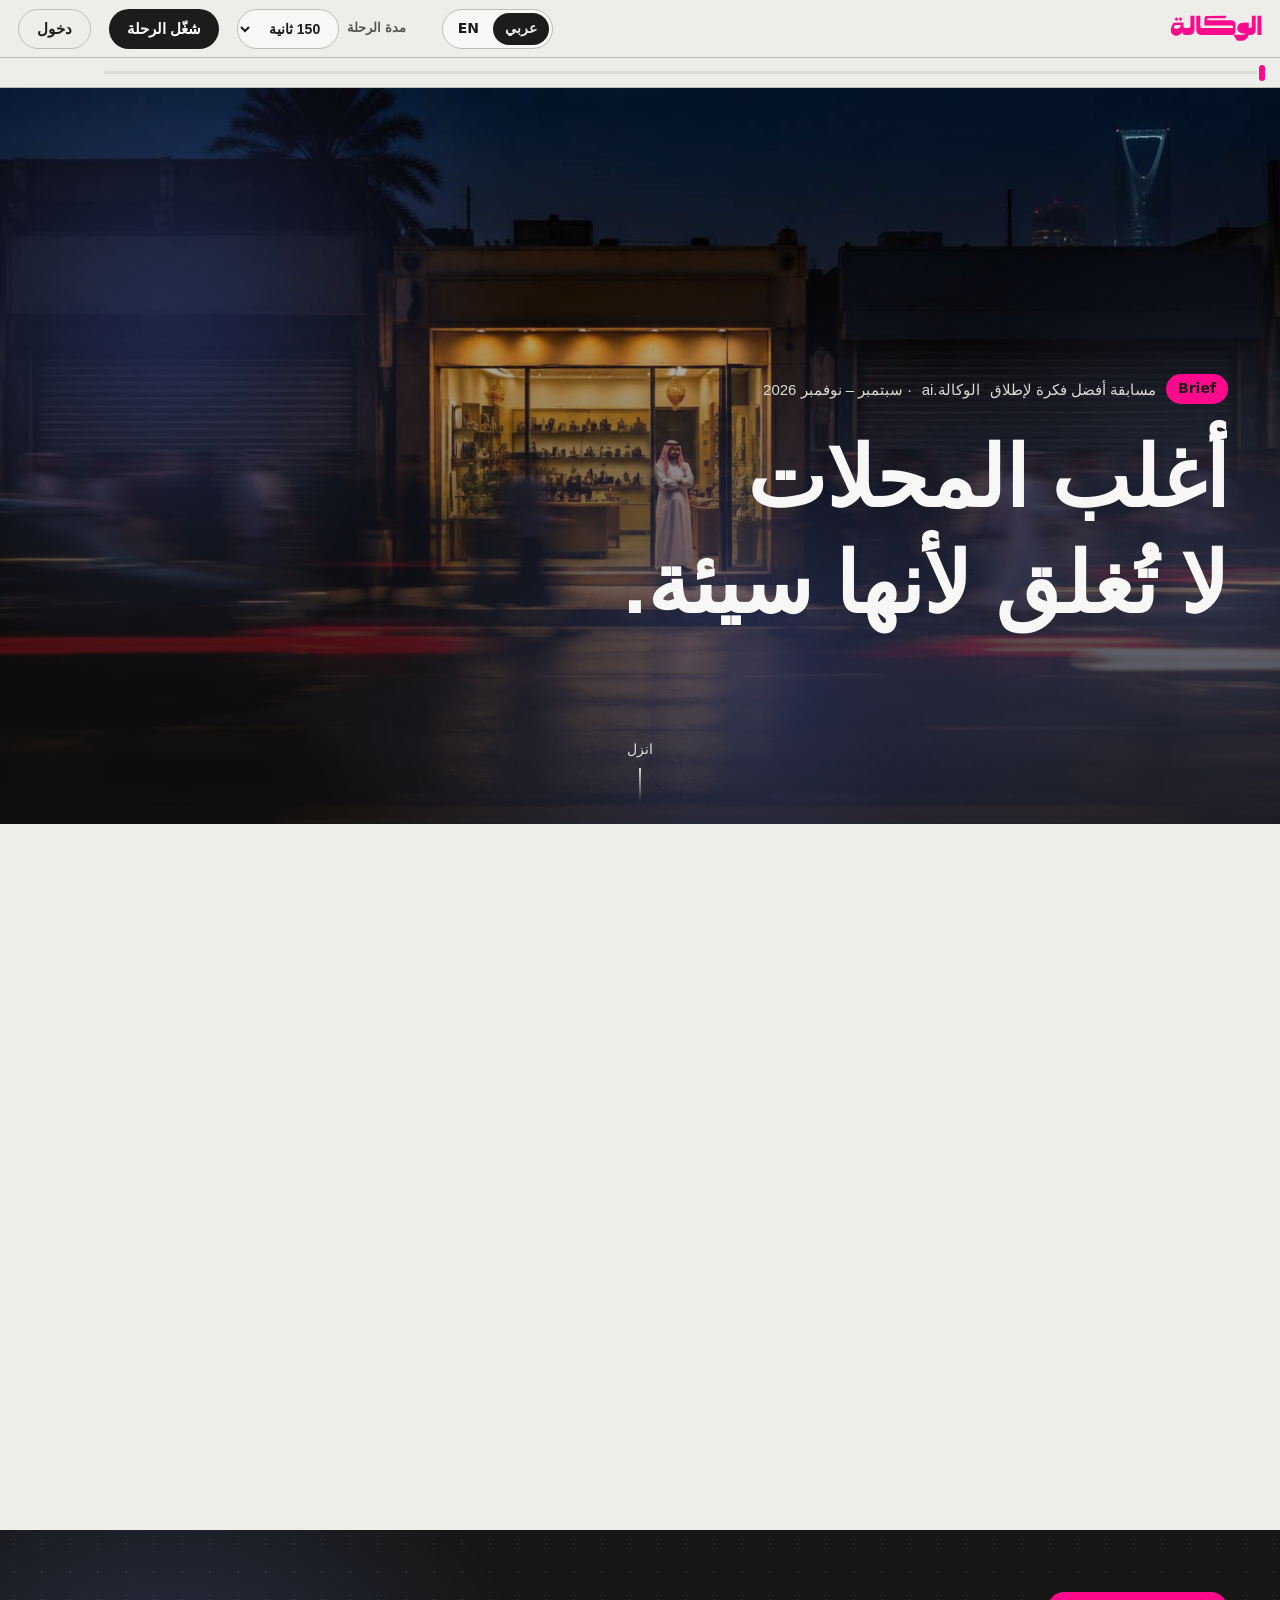
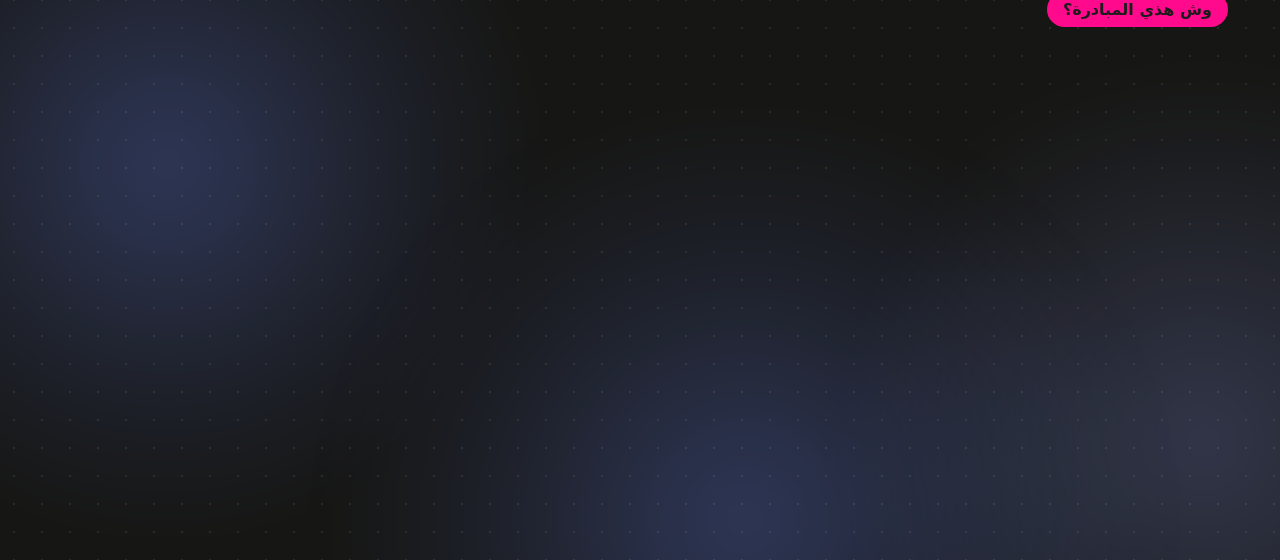
==== commit 1a2e3175: "Reach scene becomes a scroll-driven hub diagram (one idea, seven legs, two-year timeline); landing: " ====
--- a/index.html
+++ b/index.html
@@ -84,6 +84,9 @@
 .field button:hover{background:var(--m2)}
 .field button[disabled]{cursor:progress;opacity:.8}
 .cta{width:min(520px,100%);display:flex;flex-direction:column;align-items:center;gap:10px}
+.lg{position:fixed;top:calc(env(safe-area-inset-top,0px) + 16px);left:16px;z-index:8;min-height:42px;padding:0 20px;border-radius:999px;border:1.5px solid rgba(247,247,245,.35);background:rgba(20,19,18,.55);color:var(--paper);font-weight:800;font-size:15px;cursor:pointer;backdrop-filter:blur(8px);-webkit-backdrop-filter:blur(8px);font-family:inherit}
+.lg:hover{background:var(--m);color:var(--ink);border-color:var(--m)}
+.cue{cursor:pointer;margin-top:14px}
 .go{display:block;width:100%;min-height:56px;border:0;border-radius:999px;background:var(--m);color:var(--ink);font-weight:800;font-size:19px;cursor:pointer;text-decoration:none;line-height:56px;text-align:center;font-family:inherit;transition:background .2s}
 .go:hover{background:var(--m2)}
 .go.ghost{background:rgba(20,19,18,.55);color:var(--paper);border:1.5px solid rgba(247,247,245,.3);backdrop-filter:blur(8px)}
@@ -100,6 +103,15 @@
 .cue i{display:block;width:2px;height:30px;background:linear-gradient(var(--g1),transparent);animation:cue 1.6s ease-in-out infinite}
 @keyframes cue{50%{transform:translateY(6px);opacity:.5}}
 .gate{position:sticky;top:0}
+/* ---------- mobile note ---------- */
+.mnote{position:fixed;inset:0;z-index:25;display:grid;place-items:end center;padding:16px;background:rgba(10,10,9,.55);opacity:0;transition:opacity .4s}
+.mnote[hidden]{display:none}.mnote.on{opacity:1}
+.mnote .c{width:100%;max-width:480px;background:rgba(28,28,27,.97);border:1px solid rgba(247,247,245,.16);border-radius:24px;padding:22px 20px calc(18px + env(safe-area-inset-bottom,0px));text-align:center;box-shadow:0 20px 60px rgba(0,0,0,.6)}
+.mnote .ic{font-size:34px;line-height:1;margin-bottom:8px}
+.mnote h2{font-size:22px;line-height:1.35;margin-bottom:8px}
+.mnote p{font-size:16px;color:var(--g1);line-height:1.7;margin-bottom:16px}
+.mnote button{width:100%;min-height:52px;border:0;border-radius:999px;background:var(--m);color:var(--ink);font-weight:800;font-size:17px;cursor:pointer;font-family:inherit}
+.mnote button b{font-family:var(--num);margin-inline-start:6px;color:rgba(28,28,27,.65)}
 .fade{position:fixed;inset:0;z-index:20;background:var(--ink0);opacity:0;pointer-events:none;transition:opacity .45s ease}
 .fade.on{opacity:1}
 
@@ -135,19 +147,17 @@
   <div class="veil"></div>
 </div>
 
+<button type="button" class="lg" id="login">دخول</button>
 <main class="gate">
   <div class="panel" id="panel">
     <p class="kick"><b>مسابقة</b><span>أفضل فكرة لإطلاق <bdi>الوكالة.ai</bdi></span></p>
     <h1 class="logo"><svg viewBox="0 0 500 144" role="img" aria-label="الوكالة"><use href="#wm"/></svg><span class="sr">الوكالة.ai</span></h1>
     <p class="prize"><span class="pv">130,000</span><span class="pl">ريال جوائز</span></p>
-    <p class="line"><b>شارك واربح الآن.</b></p>
+    <p class="line"><b>شارك واربح.</b></p>
     <div class="cta">
-      <a class="go" href="join.html" id="joinlink">شارك الآن</a>
-      <button type="button" class="go ghost" id="go">اقرأ الـBrief</button>
-      <a class="go ghost" href="gallery.html">شارع الأفكار</a>
       <p class="hint" id="cnt">&nbsp;</p>
       <p class="hint">عشرة فائزين · التقديم حتى 26 أكتوبر · <a href="terms.html" style="color:var(--g1)">الشروط</a></p>
-      <p class="cue" aria-hidden="true">انزل وابدأ<i></i></p>
+      <p class="cue" id="cue">انزل للـBrief<i></i></p>
     </div>
   </div>
   <noscript><p class="nos">هذي الصفحة تحتاج JavaScript. <a href="brief.html" style="color:var(--m)">افتح الـBrief مباشرة</a>.</p></noscript>
@@ -155,6 +165,9 @@
 
 <div class="track" aria-hidden="true"></div>
 
+<div class="mnote" id="mnote" hidden role="dialog" aria-live="polite">
+  <div class="c"><div class="ic">💻</div><h2>لتجربة أكمل، افتحه من اللابتوب.</h2><p>الـBrief رحلة مشاهد ومقاطع، وعلى الشاشة الكبيرة تاخذ حقها. تقدر تكمّل من الجوال طبعاً.</p><button type="button" id="mgo">كمّل من الجوال <b id="mcnt">10</b></button></div>
+</div>
 <div class="fade" id="fade"></div>
 <div class="bootmark" aria-hidden="true"><svg viewBox="0 0 500 144"><use href="#wm"/></svg></div>
 
@@ -162,7 +175,7 @@
 <script>
 (function(){
 'use strict';
-if(window.CH){CH.track();var _m=CH.me();if(_m){var jl=document.getElementById('joinlink');if(jl){jl.textContent='مشروعي · '+(_m.name||'').split(' ')[0];jl.href='submit.html'}}document.getElementById('joinlink').addEventListener('click',function(){CH.event('landing_join')})}
+if(window.CH){CH.track();var _lg=document.getElementById('login'),_m=CH.me();if(_m){_lg.textContent='مشروعي · '+(_m.name||'').split(' ')[0];_lg.addEventListener('click',function(){location.href='submit.html'})}else{var _d=null;_lg.addEventListener('click',function(){_d=_d||CH.loginDialog();_d.open()})}}else{document.getElementById('login').addEventListener('click',function(){location.href='join.html'})}
 var A='assets/';var $=function(s){return document.getElementById(s)};var doc=document.documentElement;
 var RM=!!(window.matchMedia&&matchMedia('(prefers-reduced-motion: reduce)').matches);
 var O=(window.matchMedia&&matchMedia('(max-aspect-ratio: 17/20)').matches)?'9x16':'16x9';
@@ -181,10 +194,17 @@
   function step(ts){if(!t0)t0=ts;var k=D?clamp((ts-t0)/D):1,e=k<.5?2*k*k:1-Math.pow(-2*k+2,2)/2;window.scrollTo(0,y0+(y1-y0)*e);frame();if(k<1&&auto)auto=requestAnimationFrame(step);else{auto=null;go()}}
   auto=requestAnimationFrame(step)}
 ['wheel','touchstart','keydown'].forEach(function(ev){window.addEventListener(ev,function(){if(auto){cancelAnimationFrame(auto);auto=null}},{passive:true})});
-$('go').addEventListener('click',function(){if(window.CH)CH.event('landing_go');autoScroll()});
+$('cue').addEventListener('click',function(){if(window.CH)CH.event('landing_go');autoScroll()});
 document.addEventListener('visibilitychange',function(){if(document.hidden||!idle.src||!idle.paused)return;var p=idle.play();if(p&&p.catch)p.catch(function(){})});
 if(!RM){idle.src=A+'street-idle-'+O+'.mp4';idle.addEventListener('playing',function(){idle.classList.add('on')},{once:true});var p=idle.play();if(p&&p.catch)p.catch(function(){})}
 if(window.scrollY>0)window.scrollTo(0,0);frame();
+/* mobile: suggest the laptop once, 10 s, then continue */
+(function(){var isMob=/Mobi|Android|iPhone|iPad/i.test(navigator.userAgent)||window.innerWidth<700;var seen=false;try{seen=!!localStorage.getItem('aw_mnote')}catch(e){}
+  if(!isMob||seen)return;var mn=$('mnote'),cnt=$('mcnt'),n=10,t=null;mn.hidden=false;requestAnimationFrame(function(){mn.classList.add('on')});
+  if(window.CH)CH.event('mobile_note');
+  function close(how){if(t){clearInterval(t);t=null}mn.classList.remove('on');setTimeout(function(){mn.hidden=true},400);try{localStorage.setItem('aw_mnote','1')}catch(e){}if(window.CH)CH.event('mobile_note_close',{how:how})}
+  t=setInterval(function(){n--;cnt.textContent=n;if(n<=0)close('auto')},1000);
+  $('mgo').addEventListener('click',function(){close('tap')});})();
 /* live counter */
 fetch('https://xpjxnksnqmynqueddinf.supabase.co/rest/v1/rpc/chal_stats',{method:'POST',headers:{apikey:'sb_publishable_5e-Vx3e9vlEdi3ydhh-0pw_7W8M6sOo',Authorization:'Bearer sb_publishable_5e-Vx3e9vlEdi3ydhh-0pw_7W8M6sOo','Content-Type':'application/json'},body:'{}'})
   .then(function(r){return r.json()}).then(function(s){var n=+s.registered||0,m=+s.approved||0;var d=Math.max(0,Math.ceil((new Date(s.deadline)-Date.now())/864e5));
